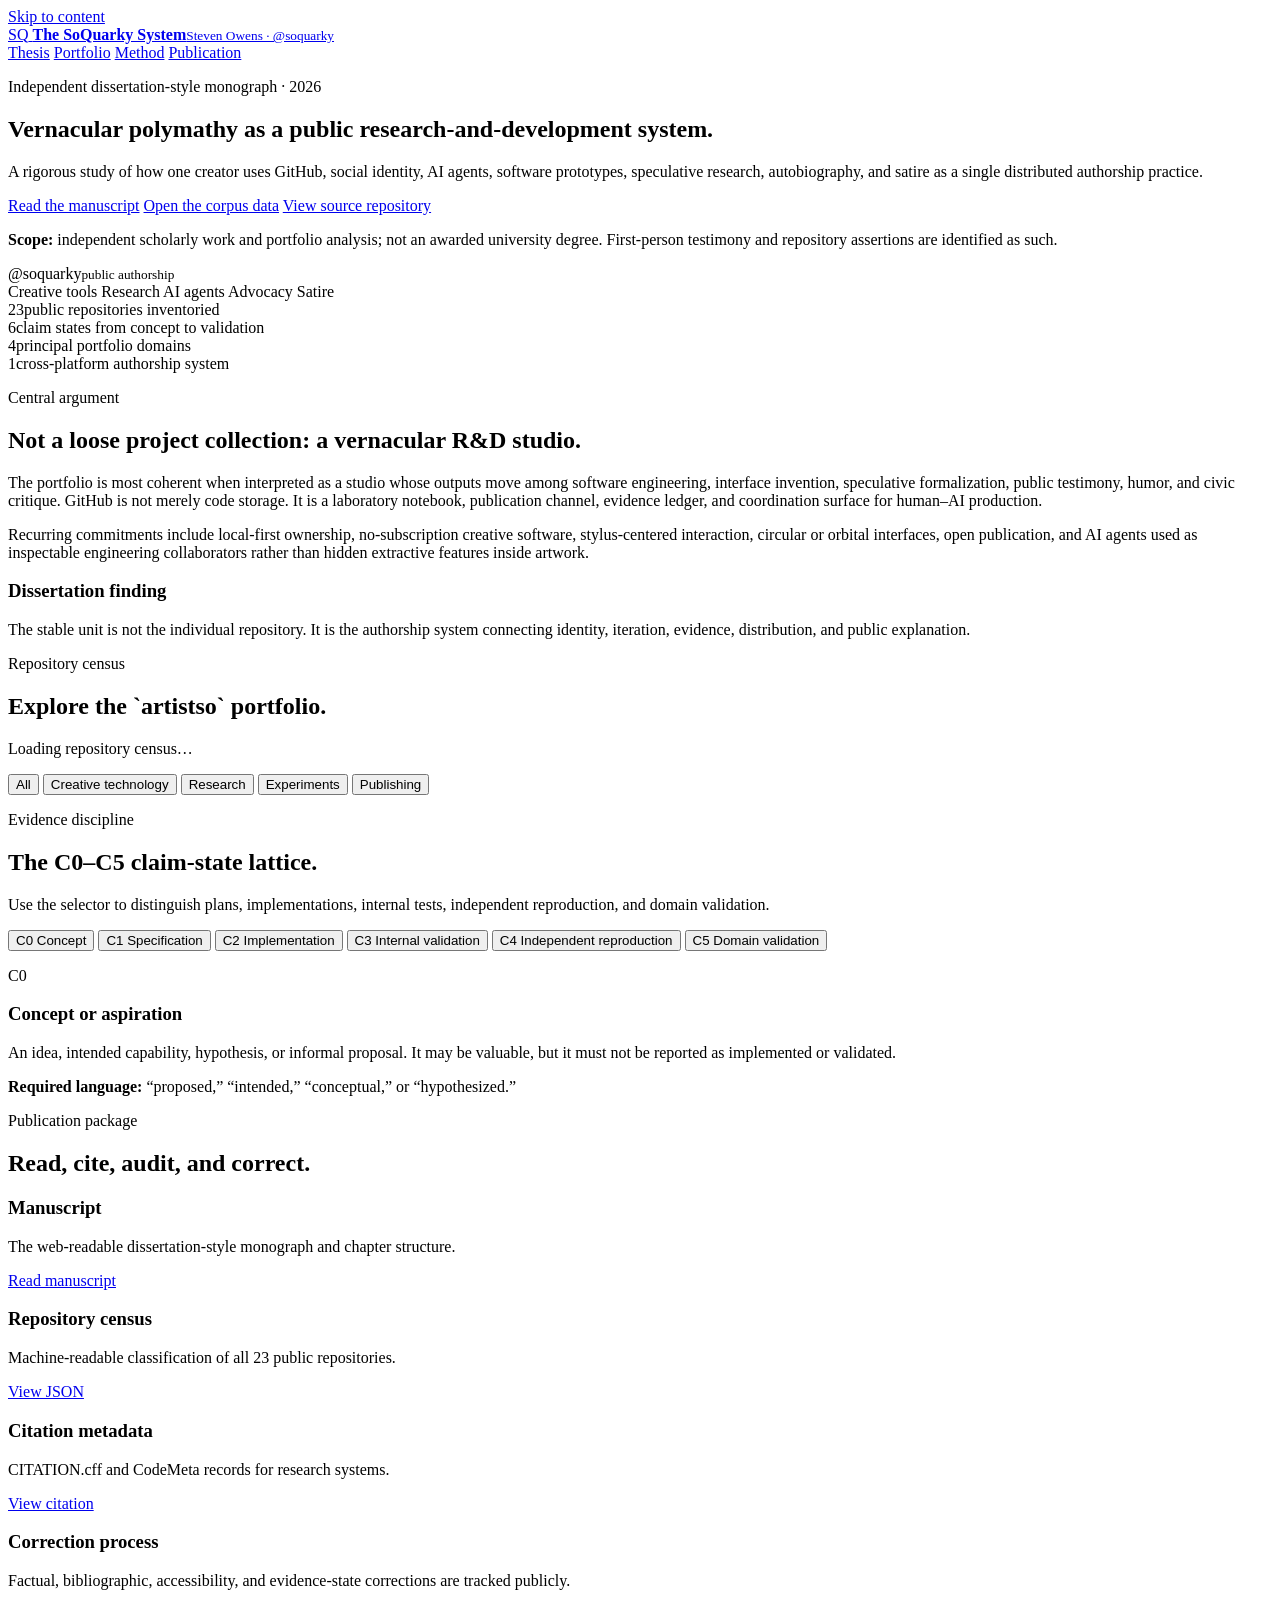
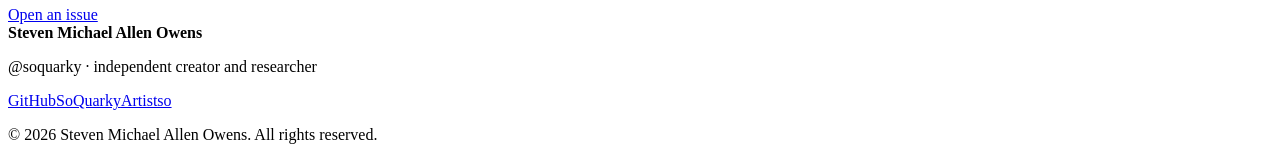
==== index.html @ 3e44c26a "feat: add publication landing page" ====
<!doctype html>
<html lang="en">
<head>
  <meta charset="utf-8">
  <meta name="viewport" content="width=device-width, initial-scale=1">
  <meta name="description" content="The publication home of The SoQuarky System, a dissertation-style study of Steven Owens / @soquarky across creative technology, speculative science, agentic software production, and public authorship.">
  <meta name="author" content="Steven Michael Allen Owens">
  <meta name="theme-color" content="#241b25">
  <meta property="og:type" content="website">
  <meta property="og:title" content="The SoQuarky System">
  <meta property="og:description" content="Vernacular polymathy, agentic software production, and public authorship across creative technology, speculative science, and social media.">
  <meta property="og:url" content="https://github.com/artistso/stevenowens">
  <title>The SoQuarky System — Steven Owens / @soquarky</title>
  <link rel="stylesheet" href="assets/styles.css">
</head>
<body>
  <a class="skip-link" href="#main">Skip to content</a>
  <header class="site-header">
    <nav class="nav shell" aria-label="Primary navigation">
      <a class="brand" href="#top" aria-label="The SoQuarky System home">
        <span class="brand-mark" aria-hidden="true">SQ</span>
        <span><strong>The SoQuarky System</strong><small>Steven Owens · @soquarky</small></span>
      </a>
      <div class="nav-links">
        <a href="#thesis">Thesis</a>
        <a href="#portfolio">Portfolio</a>
        <a href="#method">Method</a>
        <a href="#publication">Publication</a>
      </div>
    </nav>
  </header>

  <main id="main">
    <section class="hero shell" id="top">
      <div class="hero-copy">
        <p class="eyebrow">Independent dissertation-style monograph · 2026</p>
        <h1>Vernacular polymathy as a public research-and-development system.</h1>
        <p class="lede">A rigorous study of how one creator uses GitHub, social identity, AI agents, software prototypes, speculative research, autobiography, and satire as a single distributed authorship practice.</p>
        <div class="actions" aria-label="Publication links">
          <a class="button primary" href="MANUSCRIPT.md">Read the manuscript</a>
          <a class="button secondary" href="data/repositories.json">Open the corpus data</a>
          <a class="button text" href="https://github.com/artistso/stevenowens">View source repository</a>
        </div>
        <p class="scope-note"><strong>Scope:</strong> independent scholarly work and portfolio analysis; not an awarded university degree. First-person testimony and repository assertions are identified as such.</p>
      </div>

      <div class="system-orbit" aria-label="Diagram showing the SoQuarky system organized around public authorship">
        <div class="orbit-core"><span>@soquarky</span><small>public authorship</small></div>
        <span class="orbit-node node-a">Creative tools</span>
        <span class="orbit-node node-b">Research</span>
        <span class="orbit-node node-c">AI agents</span>
        <span class="orbit-node node-d">Advocacy</span>
        <span class="orbit-node node-e">Satire</span>
      </div>
    </section>

    <section class="metrics shell" aria-label="Publication summary">
      <article class="metric"><span class="metric-value">23</span><span class="metric-label">public repositories inventoried</span></article>
      <article class="metric"><span class="metric-value">6</span><span class="metric-label">claim states from concept to validation</span></article>
      <article class="metric"><span class="metric-value">4</span><span class="metric-label">principal portfolio domains</span></article>
      <article class="metric"><span class="metric-value">1</span><span class="metric-label">cross-platform authorship system</span></article>
    </section>

    <section class="section shell" id="thesis">
      <div class="section-heading"><p class="eyebrow">Central argument</p><h2>Not a loose project collection: a vernacular R&amp;D studio.</h2></div>
      <div class="two-column">
        <div class="prose">
          <p>The portfolio is most coherent when interpreted as a studio whose outputs move among software engineering, interface invention, speculative formalization, public testimony, humor, and civic critique. GitHub is not merely code storage. It is a laboratory notebook, publication channel, evidence ledger, and coordination surface for human–AI production.</p>
          <p>Recurring commitments include local-first ownership, no-subscription creative software, stylus-centered interaction, circular or orbital interfaces, open publication, and AI agents used as inspectable engineering collaborators rather than hidden extractive features inside artwork.</p>
        </div>
        <aside class="callout"><h3>Dissertation finding</h3><p>The stable unit is not the individual repository. It is the authorship system connecting identity, iteration, evidence, distribution, and public explanation.</p></aside>
      </div>
    </section>

    <section class="section shell" id="portfolio">
      <div class="section-heading portfolio-heading">
        <div><p class="eyebrow">Repository census</p><h2>Explore the `artistso` portfolio.</h2></div>
        <p id="portfolio-status" class="status" aria-live="polite">Loading repository census…</p>
      </div>
      <div class="filters" role="group" aria-label="Filter repositories by domain">
        <button class="filter active" type="button" data-filter="all">All</button>
        <button class="filter" type="button" data-filter="creative-technology">Creative technology</button>
        <button class="filter" type="button" data-filter="research">Research</button>
        <button class="filter" type="button" data-filter="experiments">Experiments</button>
        <button class="filter" type="button" data-filter="publishing">Publishing</button>
      </div>
      <div id="repo-grid" class="repo-grid" aria-live="polite"></div>
      <noscript><p class="noscript">JavaScript is disabled. The complete census remains available in <a href="data/repositories.json">data/repositories.json</a>.</p></noscript>
    </section>

    <section class="section shell" id="method">
      <div class="section-heading">
        <p class="eyebrow">Evidence discipline</p>
        <h2>The C0–C5 claim-state lattice.</h2>
        <p>Use the selector to distinguish plans, implementations, internal tests, independent reproduction, and domain validation.</p>
      </div>
      <div class="claim-layout">
        <div class="claim-controls" role="radiogroup" aria-label="Claim state">
          <button type="button" class="claim-button active" data-claim="0" role="radio" aria-checked="true"><span>C0</span> Concept</button>
          <button type="button" class="claim-button" data-claim="1" role="radio" aria-checked="false"><span>C1</span> Specification</button>
          <button type="button" class="claim-button" data-claim="2" role="radio" aria-checked="false"><span>C2</span> Implementation</button>
          <button type="button" class="claim-button" data-claim="3" role="radio" aria-checked="false"><span>C3</span> Internal validation</button>
          <button type="button" class="claim-button" data-claim="4" role="radio" aria-checked="false"><span>C4</span> Independent reproduction</button>
          <button type="button" class="claim-button" data-claim="5" role="radio" aria-checked="false"><span>C5</span> Domain validation</button>
        </div>
        <article id="claim-detail" class="claim-detail" aria-live="polite">
          <p class="claim-code">C0</p><h3>Concept or aspiration</h3>
          <p>An idea, intended capability, hypothesis, or informal proposal. It may be valuable, but it must not be reported as implemented or validated.</p>
          <p class="claim-question"><strong>Required language:</strong> “proposed,” “intended,” “conceptual,” or “hypothesized.”</p>
        </article>
      </div>
    </section>

    <section class="section shell" id="publication">
      <div class="section-heading"><p class="eyebrow">Publication package</p><h2>Read, cite, audit, and correct.</h2></div>
      <div class="publication-grid">
        <article class="publication-card"><h3>Manuscript</h3><p>The web-readable dissertation-style monograph and chapter structure.</p><a href="MANUSCRIPT.md">Read manuscript</a></article>
        <article class="publication-card"><h3>Repository census</h3><p>Machine-readable classification of all 23 public repositories.</p><a href="data/repositories.json">View JSON</a></article>
        <article class="publication-card"><h3>Citation metadata</h3><p>CITATION.cff and CodeMeta records for research systems.</p><a href="CITATION.cff">View citation</a></article>
        <article class="publication-card"><h3>Correction process</h3><p>Factual, bibliographic, accessibility, and evidence-state corrections are tracked publicly.</p><a href="https://github.com/artistso/stevenowens/issues">Open an issue</a></article>
      </div>
    </section>
  </main>

  <footer class="site-footer">
    <div class="shell footer-grid">
      <div><strong>Steven Michael Allen Owens</strong><p>@soquarky · independent creator and researcher</p></div>
      <div class="footer-links"><a href="https://github.com/artistso">GitHub</a><a href="https://soquarky.click">SoQuarky</a><a href="https://artistso.com">Artistso</a></div>
      <p class="copyright">© 2026 Steven Michael Allen Owens. All rights reserved.</p>
    </div>
  </footer>

  <script src="assets/app.js" defer></script>
</body>
</html>
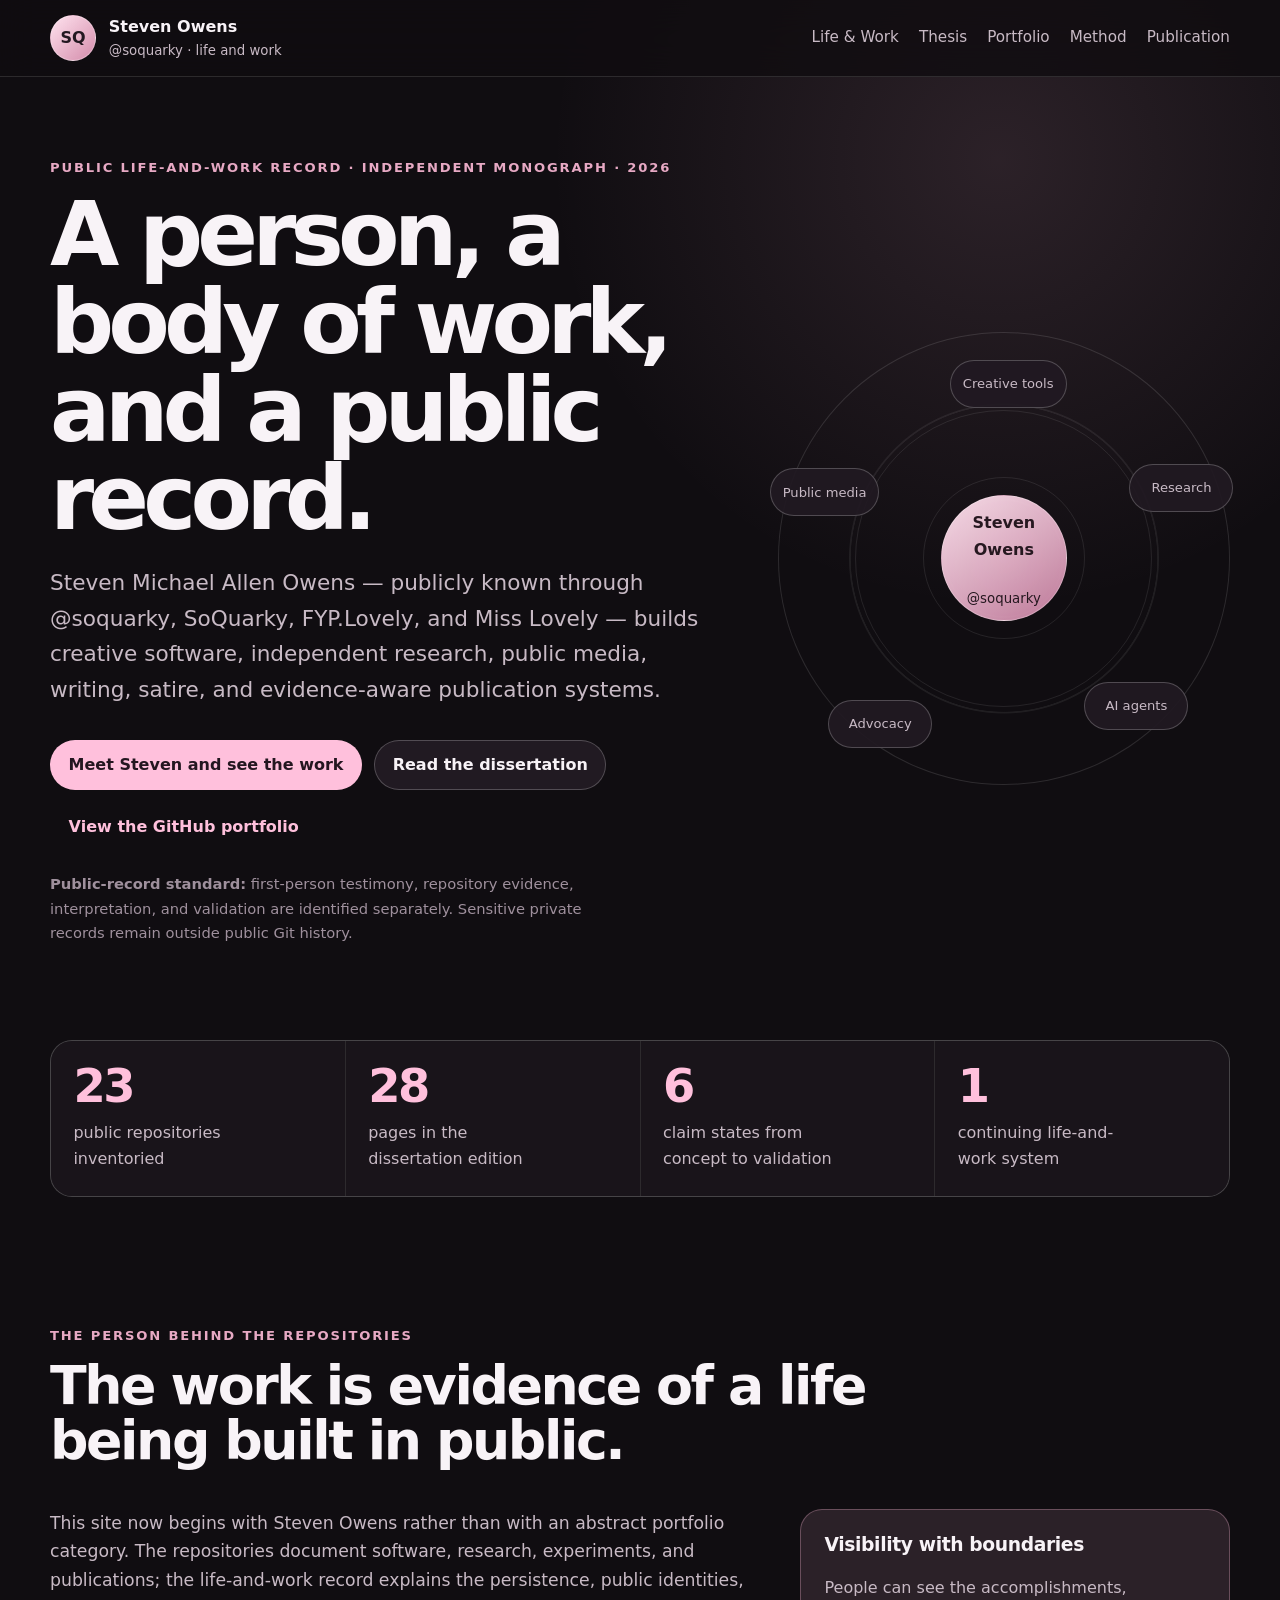
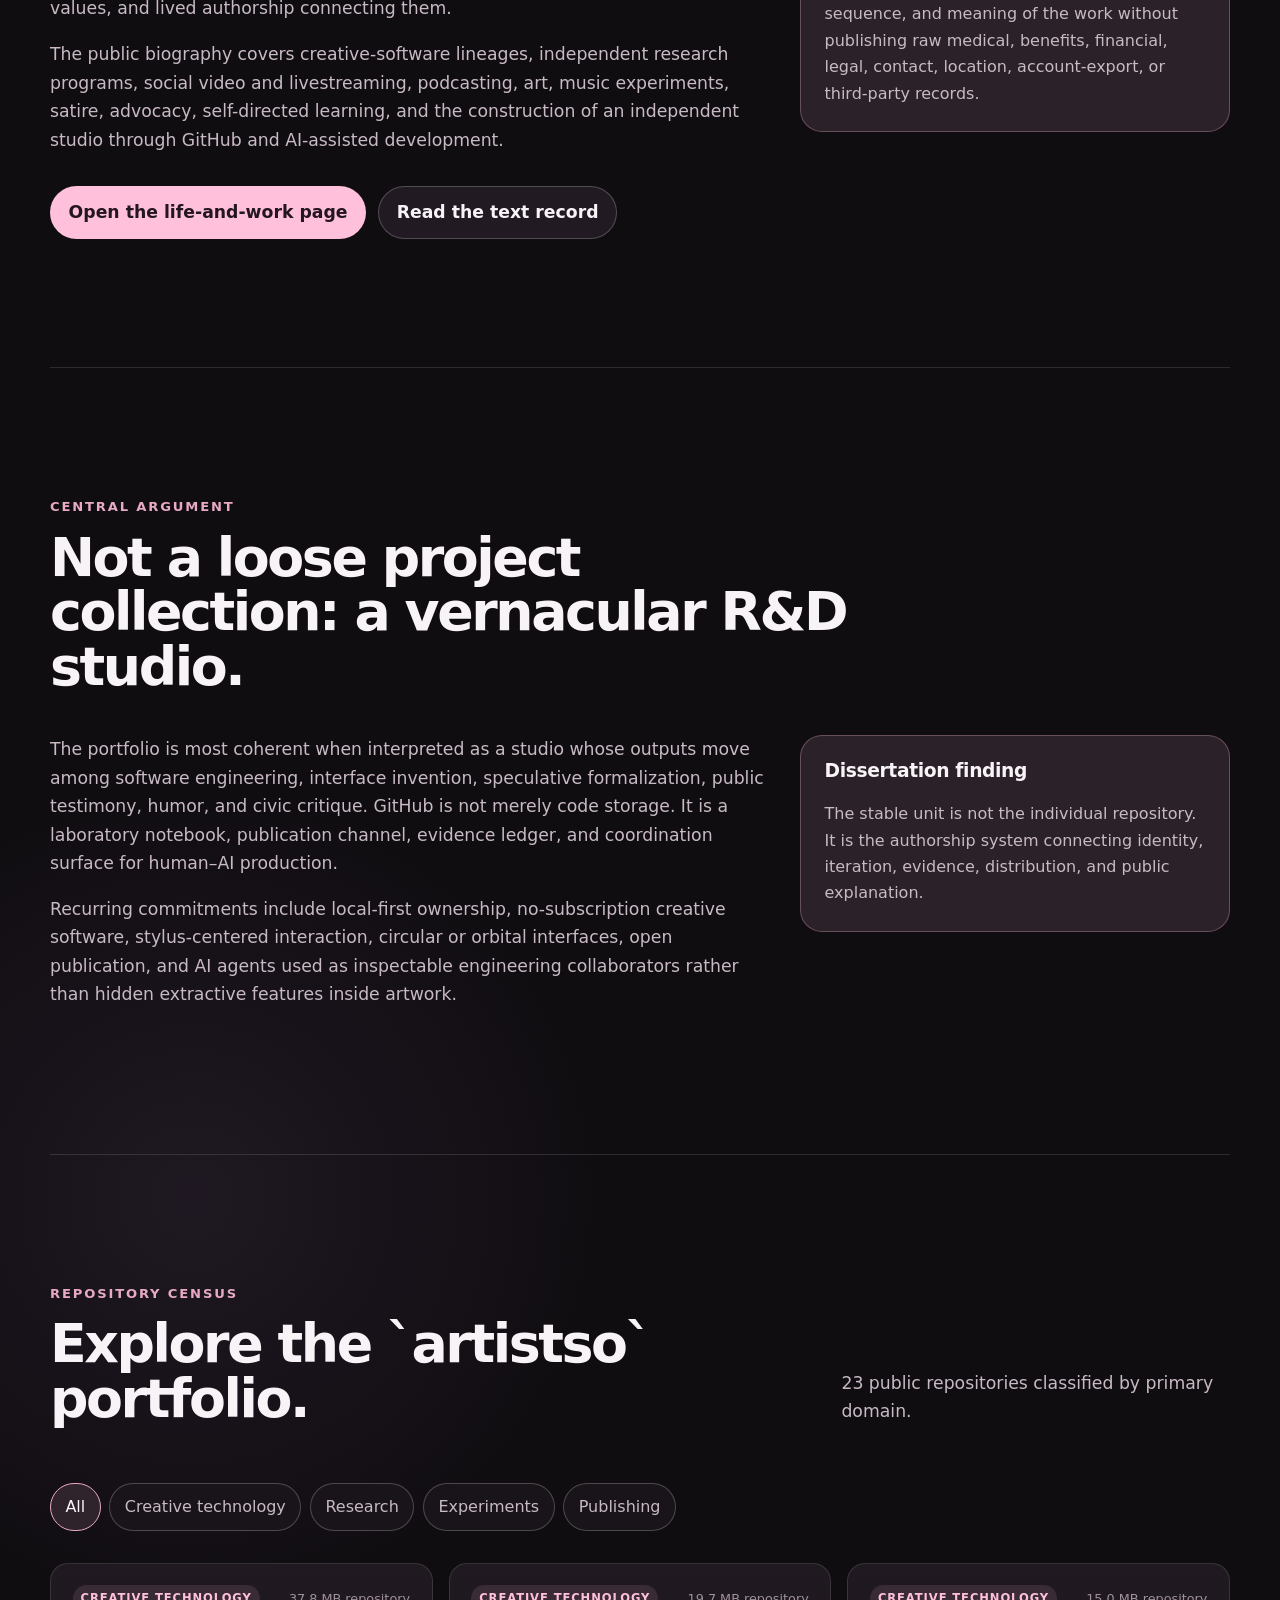
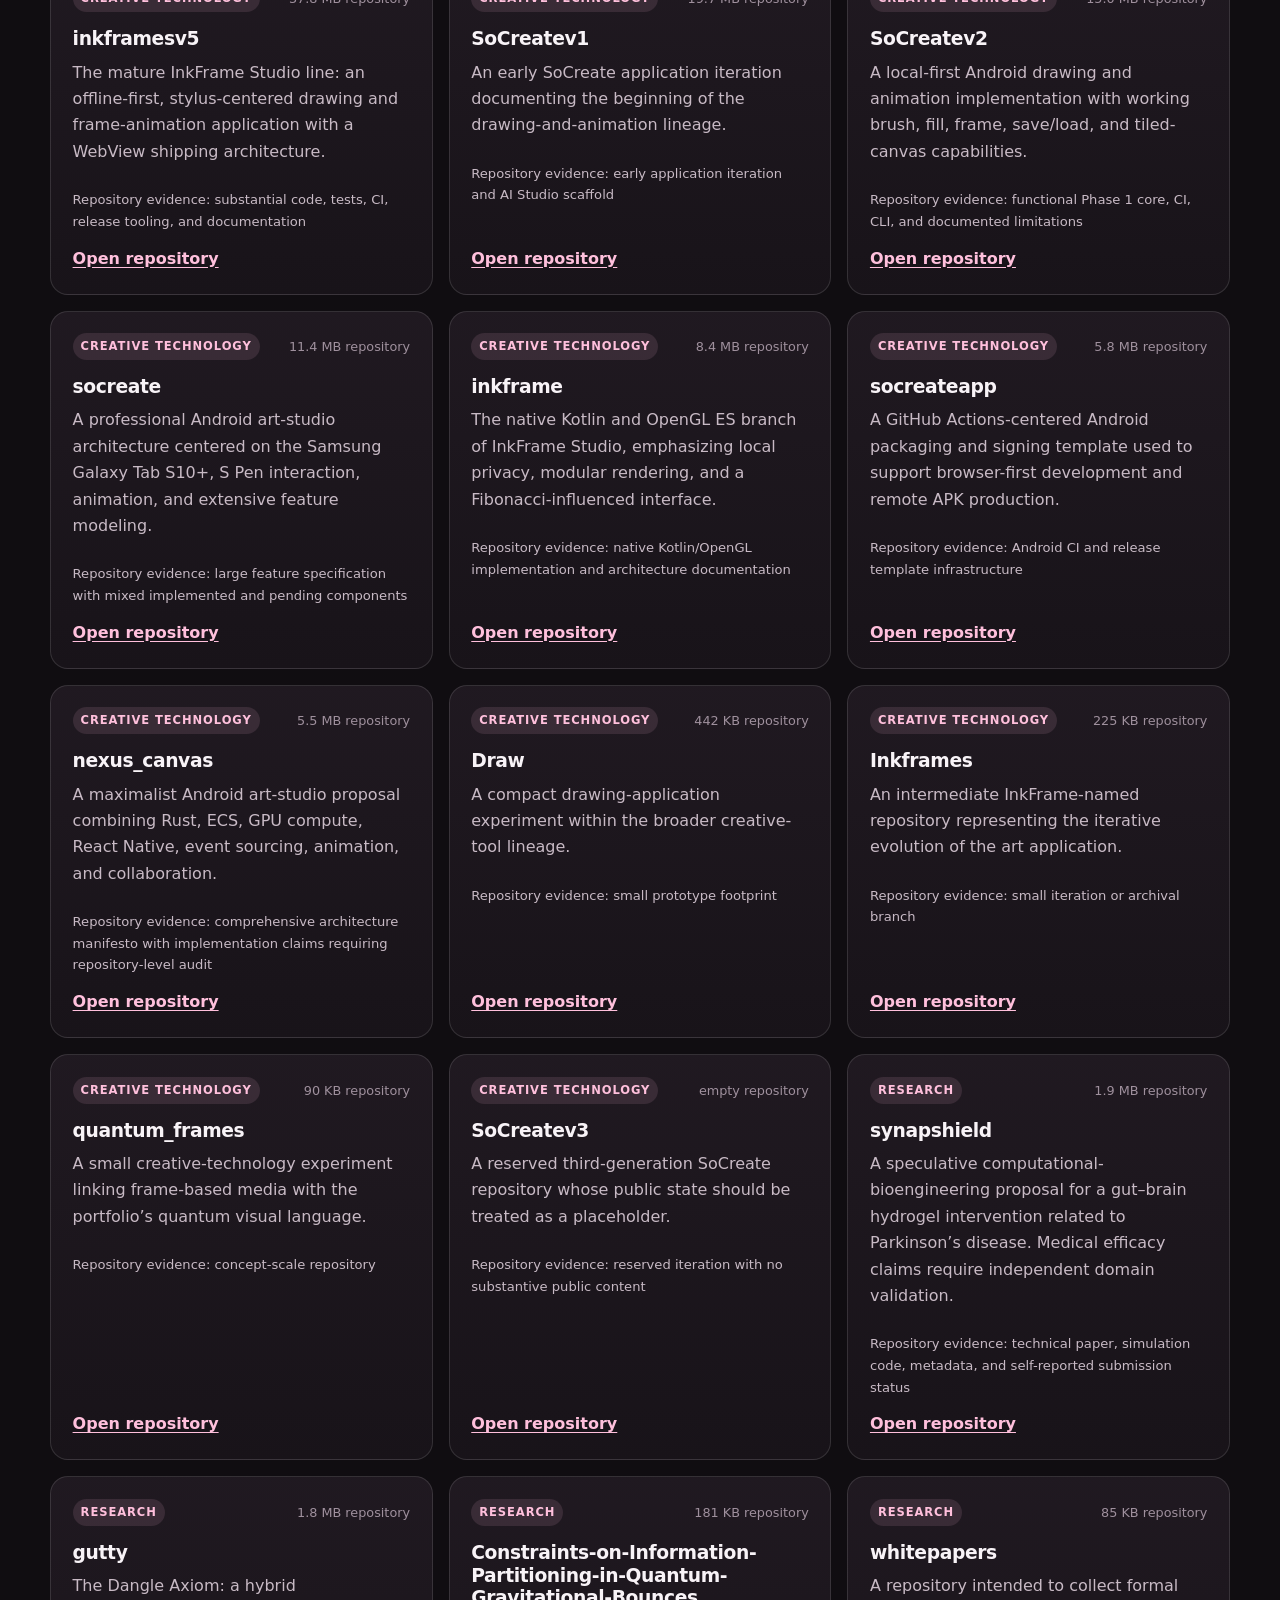
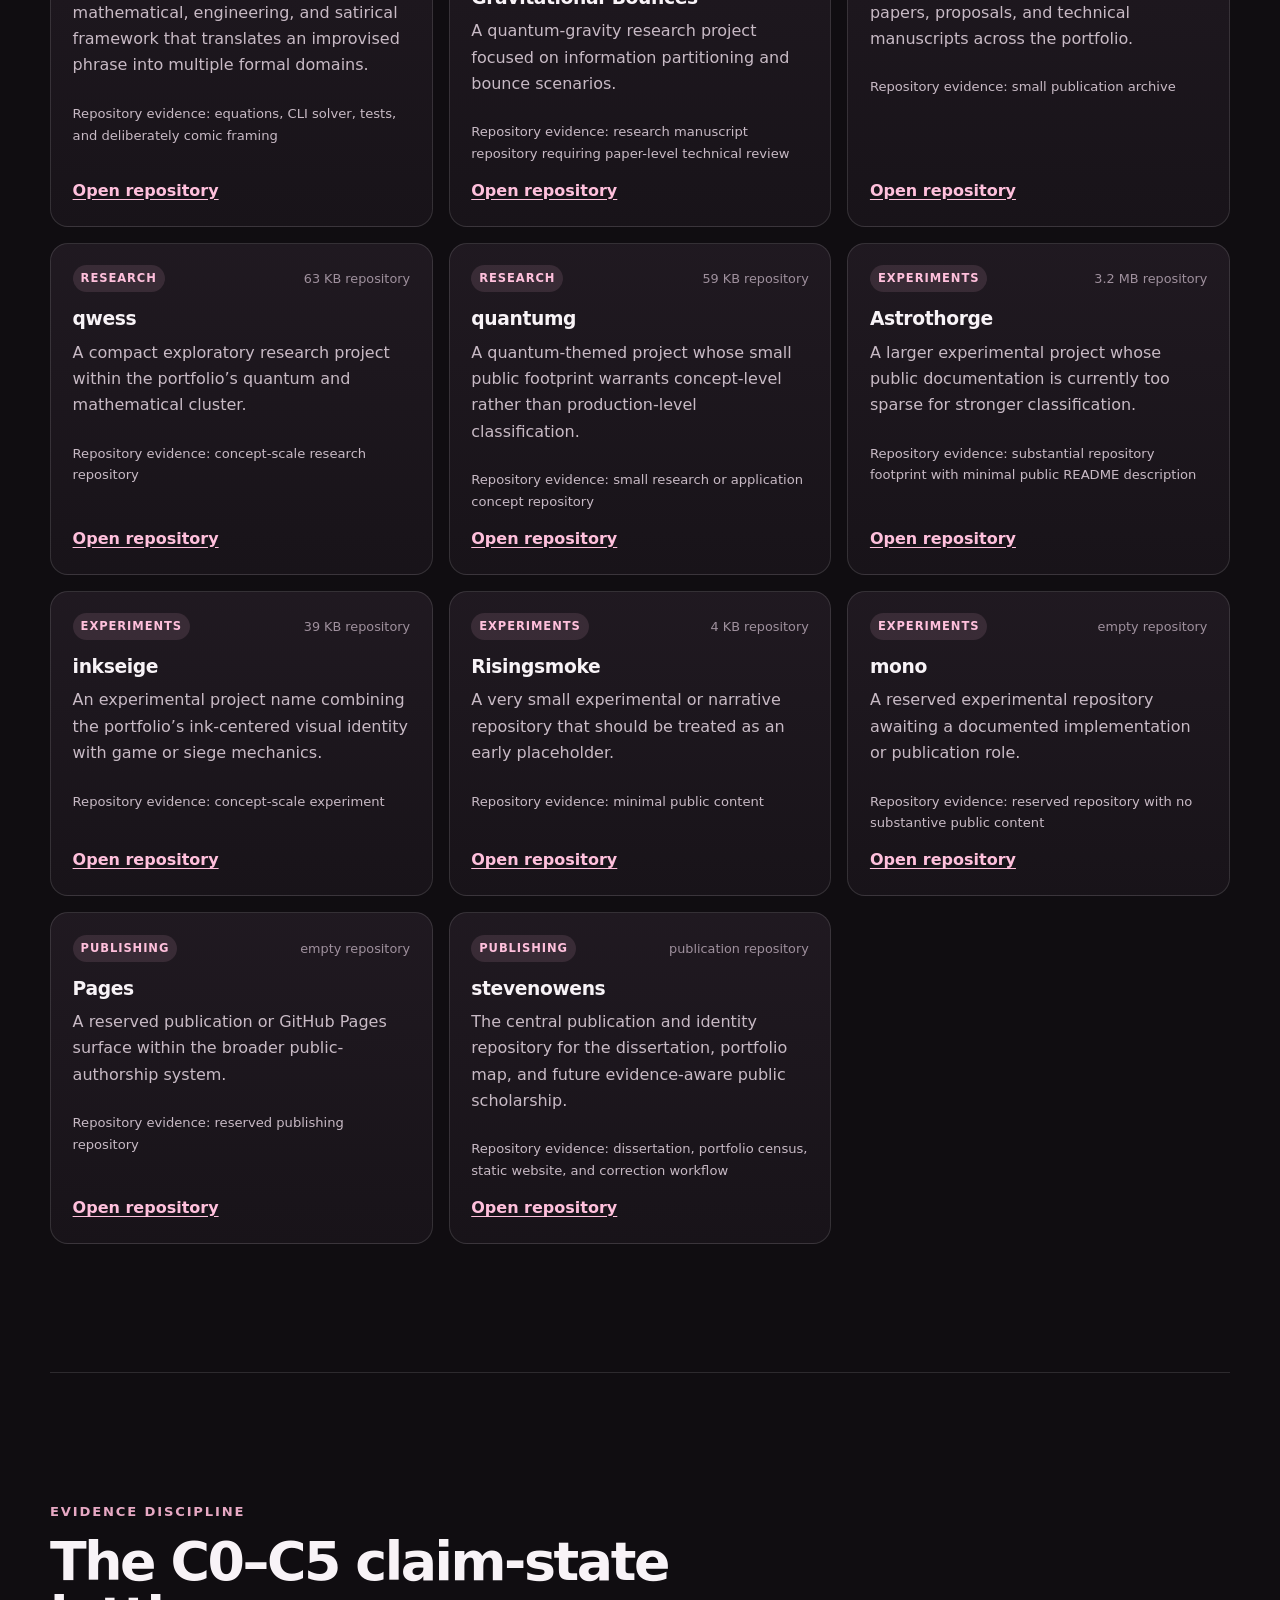
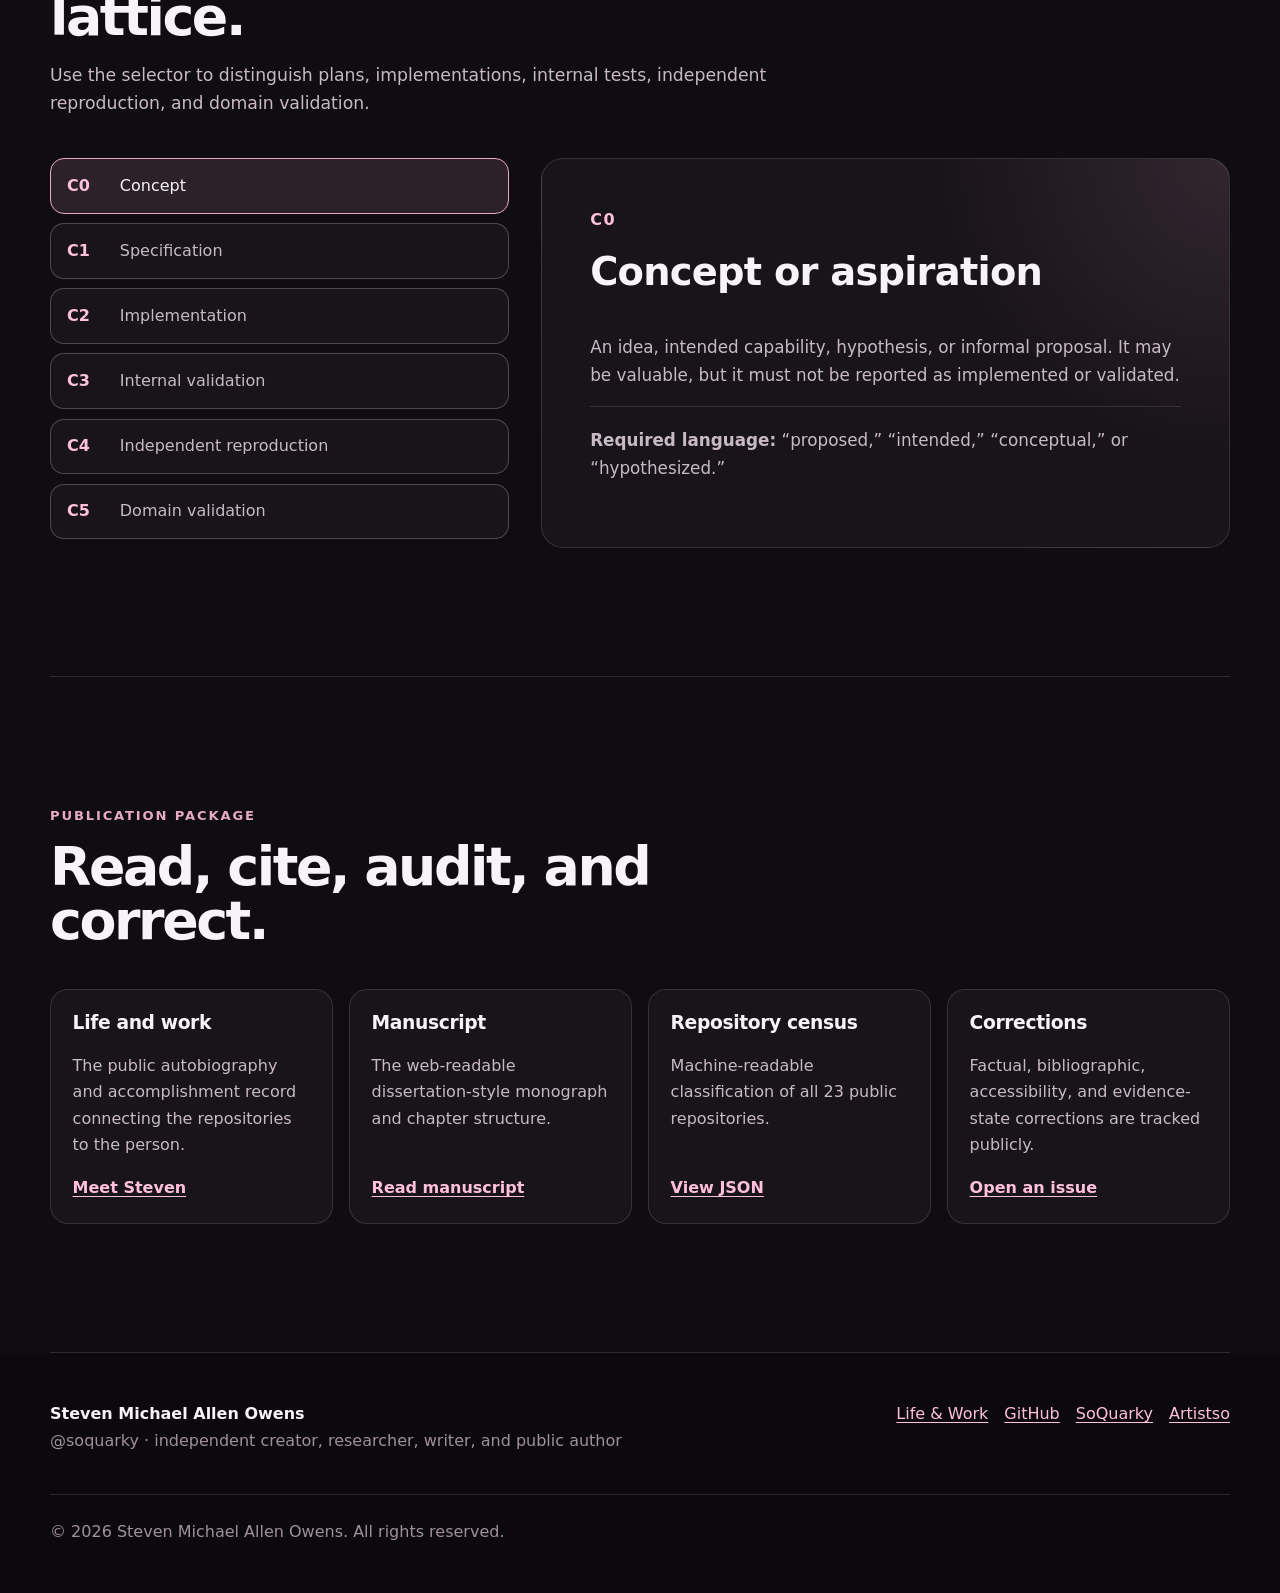
==== commit 61faf1b3: "Center public site on Steven Owens life and work" ====
--- a/index.html
+++ b/index.html
@@ -3,25 +3,26 @@
 <head>
   <meta charset="utf-8">
   <meta name="viewport" content="width=device-width, initial-scale=1">
-  <meta name="description" content="The publication home of The SoQuarky System, a dissertation-style study of Steven Owens / @soquarky across creative technology, speculative science, agentic software production, and public authorship.">
+  <meta name="description" content="The public life, work, and publication home of Steven Owens / @soquarky across creative technology, independent research, public media, and authorship.">
   <meta name="author" content="Steven Michael Allen Owens">
   <meta name="theme-color" content="#241b25">
   <meta property="og:type" content="website">
-  <meta property="og:title" content="The SoQuarky System">
-  <meta property="og:description" content="Vernacular polymathy, agentic software production, and public authorship across creative technology, speculative science, and social media.">
+  <meta property="og:title" content="Steven Owens / The SoQuarky System">
+  <meta property="og:description" content="A public life-and-work record and dissertation-style study across creative technology, independent research, public media, and authorship.">
   <meta property="og:url" content="https://github.com/artistso/stevenowens">
-  <title>The SoQuarky System — Steven Owens / @soquarky</title>
+  <title>Steven Owens / The SoQuarky System</title>
   <link rel="stylesheet" href="assets/styles.css">
 </head>
 <body>
   <a class="skip-link" href="#main">Skip to content</a>
   <header class="site-header">
     <nav class="nav shell" aria-label="Primary navigation">
-      <a class="brand" href="#top" aria-label="The SoQuarky System home">
+      <a class="brand" href="#top" aria-label="Steven Owens and The SoQuarky System home">
         <span class="brand-mark" aria-hidden="true">SQ</span>
-        <span><strong>The SoQuarky System</strong><small>Steven Owens · @soquarky</small></span>
+        <span><strong>Steven Owens</strong><small>@soquarky · life and work</small></span>
       </a>
       <div class="nav-links">
+        <a href="life.html">Life &amp; Work</a>
         <a href="#thesis">Thesis</a>
         <a href="#portfolio">Portfolio</a>
         <a href="#method">Method</a>
@@ -33,32 +34,44 @@
   <main id="main">
     <section class="hero shell" id="top">
       <div class="hero-copy">
-        <p class="eyebrow">Independent dissertation-style monograph · 2026</p>
-        <h1>Vernacular polymathy as a public research-and-development system.</h1>
-        <p class="lede">A rigorous study of how one creator uses GitHub, social identity, AI agents, software prototypes, speculative research, autobiography, and satire as a single distributed authorship practice.</p>
-        <div class="actions" aria-label="Publication links">
-          <a class="button primary" href="MANUSCRIPT.md">Read the manuscript</a>
-          <a class="button secondary" href="data/repositories.json">Open the corpus data</a>
-          <a class="button text" href="https://github.com/artistso/stevenowens">View source repository</a>
+        <p class="eyebrow">Public life-and-work record · independent monograph · 2026</p>
+        <h1>A person, a body of work, and a public record.</h1>
+        <p class="lede">Steven Michael Allen Owens — publicly known through @soquarky, SoQuarky, FYP.Lovely, and Miss Lovely — builds creative software, independent research, public media, writing, satire, and evidence-aware publication systems.</p>
+        <div class="actions" aria-label="Primary links">
+          <a class="button primary" href="life.html">Meet Steven and see the work</a>
+          <a class="button secondary" href="MANUSCRIPT.md">Read the dissertation</a>
+          <a class="button text" href="https://github.com/artistso">View the GitHub portfolio</a>
         </div>
-        <p class="scope-note"><strong>Scope:</strong> independent scholarly work and portfolio analysis; not an awarded university degree. First-person testimony and repository assertions are identified as such.</p>
+        <p class="scope-note"><strong>Public-record standard:</strong> first-person testimony, repository evidence, interpretation, and validation are identified separately. Sensitive private records remain outside public Git history.</p>
       </div>
 
-      <div class="system-orbit" aria-label="Diagram showing the SoQuarky system organized around public authorship">
-        <div class="orbit-core"><span>@soquarky</span><small>public authorship</small></div>
+      <div class="system-orbit" aria-label="Diagram showing Steven Owens's public authorship system">
+        <div class="orbit-core"><span>Steven Owens</span><small>@soquarky</small></div>
         <span class="orbit-node node-a">Creative tools</span>
         <span class="orbit-node node-b">Research</span>
         <span class="orbit-node node-c">AI agents</span>
         <span class="orbit-node node-d">Advocacy</span>
-        <span class="orbit-node node-e">Satire</span>
+        <span class="orbit-node node-e">Public media</span>
       </div>
     </section>
 
     <section class="metrics shell" aria-label="Publication summary">
       <article class="metric"><span class="metric-value">23</span><span class="metric-label">public repositories inventoried</span></article>
+      <article class="metric"><span class="metric-value">28</span><span class="metric-label">pages in the dissertation edition</span></article>
       <article class="metric"><span class="metric-value">6</span><span class="metric-label">claim states from concept to validation</span></article>
-      <article class="metric"><span class="metric-value">4</span><span class="metric-label">principal portfolio domains</span></article>
-      <article class="metric"><span class="metric-value">1</span><span class="metric-label">cross-platform authorship system</span></article>
+      <article class="metric"><span class="metric-value">1</span><span class="metric-label">continuing life-and-work system</span></article>
+    </section>
+
+    <section class="section shell" id="life-introduction">
+      <div class="section-heading"><p class="eyebrow">The person behind the repositories</p><h2>The work is evidence of a life being built in public.</h2></div>
+      <div class="two-column">
+        <div class="prose">
+          <p>This site now begins with Steven Owens rather than with an abstract portfolio category. The repositories document software, research, experiments, and publications; the life-and-work record explains the persistence, public identities, values, and lived authorship connecting them.</p>
+          <p>The public biography covers creative-software lineages, independent research programs, social video and livestreaming, podcasting, art, music experiments, satire, advocacy, self-directed learning, and the construction of an independent studio through GitHub and AI-assisted development.</p>
+          <div class="actions"><a class="button primary" href="life.html">Open the life-and-work page</a><a class="button secondary" href="LIFE_AND_WORK.md">Read the text record</a></div>
+        </div>
+        <aside class="callout"><h3>Visibility with boundaries</h3><p>People can see the accomplishments, sequence, and meaning of the work without publishing raw medical, benefits, financial, legal, contact, location, account-export, or third-party records.</p></aside>
+      </div>
     </section>
 
     <section class="section shell" id="thesis">
@@ -114,18 +127,18 @@
     <section class="section shell" id="publication">
       <div class="section-heading"><p class="eyebrow">Publication package</p><h2>Read, cite, audit, and correct.</h2></div>
       <div class="publication-grid">
+        <article class="publication-card"><h3>Life and work</h3><p>The public autobiography and accomplishment record connecting the repositories to the person.</p><a href="life.html">Meet Steven</a></article>
         <article class="publication-card"><h3>Manuscript</h3><p>The web-readable dissertation-style monograph and chapter structure.</p><a href="MANUSCRIPT.md">Read manuscript</a></article>
         <article class="publication-card"><h3>Repository census</h3><p>Machine-readable classification of all 23 public repositories.</p><a href="data/repositories.json">View JSON</a></article>
-        <article class="publication-card"><h3>Citation metadata</h3><p>CITATION.cff and CodeMeta records for research systems.</p><a href="CITATION.cff">View citation</a></article>
-        <article class="publication-card"><h3>Correction process</h3><p>Factual, bibliographic, accessibility, and evidence-state corrections are tracked publicly.</p><a href="https://github.com/artistso/stevenowens/issues">Open an issue</a></article>
+        <article class="publication-card"><h3>Corrections</h3><p>Factual, bibliographic, accessibility, and evidence-state corrections are tracked publicly.</p><a href="https://github.com/artistso/stevenowens/issues">Open an issue</a></article>
       </div>
     </section>
   </main>
 
   <footer class="site-footer">
     <div class="shell footer-grid">
-      <div><strong>Steven Michael Allen Owens</strong><p>@soquarky · independent creator and researcher</p></div>
-      <div class="footer-links"><a href="https://github.com/artistso">GitHub</a><a href="https://soquarky.click">SoQuarky</a><a href="https://artistso.com">Artistso</a></div>
+      <div><strong>Steven Michael Allen Owens</strong><p>@soquarky · independent creator, researcher, writer, and public author</p></div>
+      <div class="footer-links"><a href="life.html">Life &amp; Work</a><a href="https://github.com/artistso">GitHub</a><a href="https://soquarky.click">SoQuarky</a><a href="https://artistso.com">Artistso</a></div>
       <p class="copyright">© 2026 Steven Michael Allen Owens. All rights reserved.</p>
     </div>
   </footer>
--- a/assets/styles.css
+++ b/assets/styles.css
@@ -0,0 +1,152 @@
+:root {
+  color-scheme: dark;
+  --bg: #100d11;
+  --surface: #19141a;
+  --surface-2: #211a22;
+  --text: #f8f3f7;
+  --muted: #c8bac5;
+  --subtle: #9f909d;
+  --accent: #e7a9c4;
+  --accent-strong: #ffc0dc;
+  --accent-soft: rgba(231, 169, 196, 0.13);
+  --line: rgba(255, 255, 255, 0.12);
+  --line-strong: rgba(255, 255, 255, 0.22);
+  --max: 1180px;
+  --radius: 22px;
+}
+
+* { box-sizing: border-box; }
+html { scroll-behavior: smooth; }
+body {
+  margin: 0;
+  background:
+    radial-gradient(circle at 78% 2%, rgba(231, 169, 196, 0.13), transparent 28rem),
+    radial-gradient(circle at 15% 35%, rgba(180, 137, 205, 0.09), transparent 26rem),
+    var(--bg);
+  color: var(--text);
+  font-family: Inter, ui-sans-serif, system-ui, -apple-system, BlinkMacSystemFont, "Segoe UI", sans-serif;
+  line-height: 1.65;
+}
+a { color: var(--accent-strong); text-underline-offset: 0.18em; }
+a:hover { color: #fff; }
+button, input, select, textarea { font: inherit; }
+.skip-link { position: absolute; left: 1rem; top: -5rem; z-index: 100; padding: .75rem 1rem; background: #fff; color: #111; border-radius: .5rem; }
+.skip-link:focus { top: 1rem; }
+.shell { width: min(calc(100% - 2rem), var(--max)); margin-inline: auto; }
+.site-header { position: sticky; top: 0; z-index: 20; background: rgba(16, 13, 17, .82); border-bottom: 1px solid var(--line); backdrop-filter: blur(18px); }
+.nav { min-height: 76px; display: flex; align-items: center; justify-content: space-between; gap: 1.5rem; }
+.brand { display: inline-flex; align-items: center; gap: .8rem; color: var(--text); text-decoration: none; }
+.brand-mark { width: 46px; height: 46px; border: 1px solid rgba(255,255,255,.28); border-radius: 50%; display: grid; place-items: center; color: #231821; background: linear-gradient(135deg,#ffe3ef,#d48cab); font-weight: 800; }
+.brand strong, .brand small { display: block; }
+.brand small { color: var(--muted); }
+.nav-links { display: flex; gap: 1.25rem; flex-wrap: wrap; }
+.nav-links a { color: var(--muted); text-decoration: none; font-size: .95rem; }
+.nav-links a:hover { color: var(--text); }
+.hero { display: grid; grid-template-columns: 1.18fr .82fr; align-items: center; gap: clamp(2rem,6vw,6rem); min-height: 720px; padding-block: 5rem; }
+.eyebrow { margin: 0 0 .8rem; color: var(--accent); font-size: .82rem; font-weight: 750; letter-spacing: .14em; text-transform: uppercase; }
+h1,h2,h3,p { margin-top: 0; }
+h1 { max-width: 13ch; margin-bottom: 1.4rem; font-size: clamp(2.8rem,7vw,6.3rem); line-height: .98; letter-spacing: -.065em; }
+h2 { margin-bottom: 1rem; font-size: clamp(2rem,4.2vw,3.8rem); line-height: 1.02; letter-spacing: -.045em; }
+h3 { line-height: 1.2; letter-spacing: -.02em; }
+.lede { max-width: 66ch; color: var(--muted); font-size: clamp(1.08rem,1.8vw,1.35rem); }
+.actions { display: flex; flex-wrap: wrap; gap: .75rem; margin-top: 2rem; }
+.button { min-height: 48px; display: inline-flex; align-items: center; justify-content: center; padding: .7rem 1.1rem; border: 1px solid transparent; border-radius: 999px; font-weight: 750; text-decoration: none; cursor: pointer; }
+.button.primary { background: var(--accent-strong); color: #241620; }
+.button.primary:hover { background: #fff; color: #20161d; }
+.button.secondary { border-color: var(--line-strong); background: var(--surface-2); color: var(--text); }
+.button.text { color: var(--accent-strong); }
+.scope-note { max-width: 62ch; margin-top: 1.2rem; color: var(--subtle); font-size: .92rem; }
+.system-orbit { position: relative; aspect-ratio: 1; width: min(100%,480px); margin-inline: auto; border: 1px solid var(--line); border-radius: 50%; background: radial-gradient(circle at center,rgba(231,169,196,.18),transparent 18%), repeating-radial-gradient(circle at center,transparent 0 18%,rgba(255,255,255,.07) 18.2% 18.5%,transparent 18.8% 30%); }
+.system-orbit::before,.system-orbit::after { content:""; position:absolute; inset:17%; border:1px solid rgba(255,255,255,.09); border-radius:50%; }
+.system-orbit::after { inset:32%; }
+.orbit-core,.orbit-node { position:absolute; display:grid; place-items:center; text-align:center; }
+.orbit-core { inset:36%; border:1px solid rgba(255,255,255,.25); border-radius:50%; background:linear-gradient(145deg,rgba(255,228,239,.96),rgba(204,130,164,.92)); color:#261820; }
+.orbit-core span { font-weight:850; }
+.orbit-core small { max-width:10ch; line-height:1.15; }
+.orbit-node { min-width:104px; min-height:48px; padding:.55rem .75rem; border:1px solid var(--line-strong); border-radius:999px; background:rgba(33,26,34,.92); color:var(--muted); font-size:.82rem; }
+.node-a { top:6%; left:38%; } .node-b { top:29%; right:-1%; } .node-c { bottom:12%; right:9%; } .node-d { bottom:8%; left:11%; } .node-e { top:30%; left:-2%; }
+.metrics { display:grid; grid-template-columns:repeat(4,1fr); gap:1px; overflow:hidden; border:1px solid var(--line); border-radius:var(--radius); background:var(--line); }
+.metric { min-height:155px; padding:1.4rem; background:var(--surface); }
+.metric-value { display:block; color:var(--accent-strong); font-size:2.9rem; line-height:1; font-weight:850; letter-spacing:-.05em; }
+.metric-label { display:block; max-width:18ch; margin-top:.65rem; color:var(--muted); }
+.section { padding-block:clamp(5rem,10vw,9rem); border-bottom:1px solid var(--line); }
+.section-heading { max-width:820px; margin-bottom:2.5rem; }
+.section-heading > p:not(.eyebrow) { color:var(--muted); font-size:1.08rem; }
+.two-column { display:grid; grid-template-columns:1.25fr .75fr; gap:2rem; align-items:start; }
+.prose { color:var(--muted); font-size:1.08rem; }
+.callout { padding:1.5rem; border:1px solid rgba(231,169,196,.33); border-radius:var(--radius); background:var(--accent-soft); }
+.callout p { margin-bottom:0; color:var(--muted); }
+.portfolio-heading { max-width:none; display:flex; justify-content:space-between; gap:2rem; align-items:end; }
+.status { color:var(--subtle); font-size:.92rem; }
+.filters { display:flex; flex-wrap:wrap; gap:.55rem; margin-bottom:2rem; }
+.filter,.claim-button { border:1px solid var(--line-strong); color:var(--muted); background:var(--surface); cursor:pointer; }
+.filter { padding:.6rem .9rem; border-radius:999px; }
+.filter:hover,.filter.active,.claim-button:hover,.claim-button.active { border-color:var(--accent); color:var(--text); background:var(--accent-soft); }
+.repo-grid { display:grid; grid-template-columns:repeat(3,minmax(0,1fr)); gap:1rem; }
+.repo-card { min-height:250px; display:flex; flex-direction:column; padding:1.35rem; border:1px solid var(--line); border-radius:18px; background:linear-gradient(180deg,rgba(33,26,34,.96),rgba(25,20,26,.96)); }
+.repo-card[hidden] { display:none; }
+.repo-topline { display:flex; align-items:center; justify-content:space-between; gap:.75rem; }
+.repo-category { padding:.25rem .5rem; border-radius:999px; background:var(--accent-soft); color:var(--accent-strong); font-size:.72rem; font-weight:750; text-transform:uppercase; letter-spacing:.08em; }
+.repo-size { color:var(--subtle); font-size:.8rem; }
+.repo-card h3 { margin:1rem 0 .55rem; overflow-wrap:anywhere; }
+.repo-card p { color:var(--muted); }
+.repo-card a { margin-top:auto; font-weight:700; }
+.repo-evidence { margin-top:.5rem; color:var(--subtle); font-size:.82rem; }
+.claim-layout { display:grid; grid-template-columns:.8fr 1.2fr; gap:2rem; align-items:start; }
+.claim-controls { display:grid; gap:.6rem; }
+.claim-button { width:100%; display:flex; align-items:center; gap:.8rem; padding:.85rem 1rem; border-radius:14px; text-align:left; }
+.claim-button span { min-width:2.5rem; color:var(--accent-strong); font-weight:850; }
+.claim-detail { min-height:330px; padding:clamp(1.4rem,4vw,3rem); border:1px solid var(--line); border-radius:var(--radius); background:radial-gradient(circle at 100% 0,rgba(231,169,196,.12),transparent 18rem),var(--surface); }
+.claim-code { color:var(--accent-strong); font-weight:850; letter-spacing:.1em; }
+.claim-detail h3 { font-size:clamp(1.6rem,3vw,2.5rem); }
+.claim-detail > p:not(.claim-code) { color:var(--muted); font-size:1.05rem; }
+.claim-question { padding-top:1.25rem; border-top:1px solid var(--line); }
+.publication-grid { display:grid; grid-template-columns:repeat(4,1fr); gap:1rem; }
+.publication-card { min-height:235px; display:flex; flex-direction:column; padding:1.35rem; border:1px solid var(--line); border-radius:18px; background:var(--surface); }
+.publication-card p { color:var(--muted); }
+.publication-card a { margin-top:auto; font-weight:750; }
+.site-footer { padding-block:3rem; background:#0c090d; }
+.footer-grid { display:grid; grid-template-columns:1fr auto; gap:1.5rem; align-items:start; }
+.footer-grid p { color:var(--subtle); }
+.footer-links { display:flex; flex-wrap:wrap; gap:1rem; }
+.copyright { grid-column:1/-1; margin-bottom:0; padding-top:1.5rem; border-top:1px solid var(--line); }
+.noscript { color:var(--muted); }
+
+/* Life and work record */
+.life-hero h1 { max-width: 11ch; }
+.life-orbit { position:relative; aspect-ratio:1; width:min(100%,500px); margin-inline:auto; border:1px solid var(--line); border-radius:50%; background:radial-gradient(circle at center,rgba(255,192,220,.2),transparent 22%),repeating-radial-gradient(circle at center,transparent 0 15%,rgba(255,255,255,.065) 15.2% 15.5%,transparent 15.8% 26%); }
+.life-orbit::before,.life-orbit::after { content:""; position:absolute; inset:20%; border:1px solid rgba(255,255,255,.09); border-radius:50%; }
+.life-orbit::after { inset:35%; }
+.life-core,.life-node { position:absolute; display:grid; place-items:center; text-align:center; }
+.life-core { inset:35%; z-index:2; border:1px solid rgba(255,255,255,.3); border-radius:50%; background:linear-gradient(145deg,#ffe7f1,#cb7fa2); color:#261820; box-shadow:0 0 80px rgba(231,169,196,.2); }
+.life-core span { font-weight:850; }
+.life-core small { line-height:1.1; }
+.life-node { min-width:112px; min-height:46px; padding:.55rem .75rem; border:1px solid var(--line-strong); border-radius:999px; background:rgba(33,26,34,.94); color:var(--muted); font-size:.8rem; }
+.life-node-a { top:5%; left:35%; }
+.life-node-b { top:24%; right:-3%; }
+.life-node-c { bottom:21%; right:-4%; }
+.life-node-d { bottom:4%; left:36%; }
+.life-node-e { bottom:22%; left:-5%; }
+.life-node-f { top:25%; left:-3%; }
+.life-grid { display:grid; grid-template-columns:repeat(2,minmax(0,1fr)); gap:1rem; }
+.life-card { min-height:420px; padding:1.5rem; border:1px solid var(--line); border-radius:var(--radius); background:linear-gradient(180deg,rgba(33,26,34,.97),rgba(25,20,26,.95)); }
+.life-card-index { margin-bottom:2rem; color:var(--accent-strong); font-weight:850; letter-spacing:.12em; }
+.life-card h3 { font-size:clamp(1.45rem,2.6vw,2.2rem); }
+.life-card > p:not(.life-card-index):not(.evidence-note),.life-card li { color:var(--muted); }
+.life-card ul { padding-left:1.2rem; }
+.evidence-note { margin-top:1.5rem; padding-top:1rem; border-top:1px solid var(--line); color:var(--subtle); font-size:.88rem; }
+.principles-grid { display:grid; grid-template-columns:repeat(3,minmax(0,1fr)); gap:1rem; }
+.principles-grid article { min-height:205px; padding:1.35rem; border:1px solid var(--line); border-radius:18px; background:var(--surface); }
+.principles-grid p { margin-bottom:0; color:var(--muted); }
+.record-layout { display:grid; grid-template-columns:1fr 1fr; gap:2rem; align-items:start; }
+.record-links { display:grid; gap:.7rem; }
+.record-links a { display:block; padding:1rem 1.1rem; border:1px solid var(--line); border-radius:14px; background:var(--surface); color:var(--text); text-decoration:none; }
+.record-links a:hover { border-color:var(--accent); background:var(--accent-soft); }
+.record-links strong,.record-links span { display:block; }
+.record-links span { margin-top:.2rem; color:var(--muted); font-size:.9rem; }
+
+button:focus-visible,a:focus-visible { outline:3px solid rgba(255,192,220,.55); outline-offset:3px; }
+@media (max-width:980px) { .hero{grid-template-columns:1fr;min-height:auto}.repo-grid{grid-template-columns:repeat(2,minmax(0,1fr))}.publication-grid{grid-template-columns:repeat(2,1fr)}.metrics{grid-template-columns:repeat(2,1fr)}.principles-grid{grid-template-columns:repeat(2,minmax(0,1fr))} }
+@media (max-width:720px) { .nav{align-items:flex-start;padding-block:.9rem}.nav-links{display:none}h1{font-size:clamp(2.8rem,15vw,4.8rem)}.two-column,.claim-layout,.record-layout{grid-template-columns:1fr}.portfolio-heading{display:block}.repo-grid,.publication-grid,.life-grid,.principles-grid{grid-template-columns:1fr}.footer-grid{grid-template-columns:1fr}.life-card{min-height:auto} }
+@media (max-width:470px) { .shell{width:min(calc(100% - 1.2rem),var(--max))}.hero{padding-top:3rem}.metrics{grid-template-columns:1fr}.orbit-node,.life-node{min-width:82px;min-height:40px;font-size:.68rem} }
+@media (prefers-reduced-motion:reduce) { html{scroll-behavior:auto} }
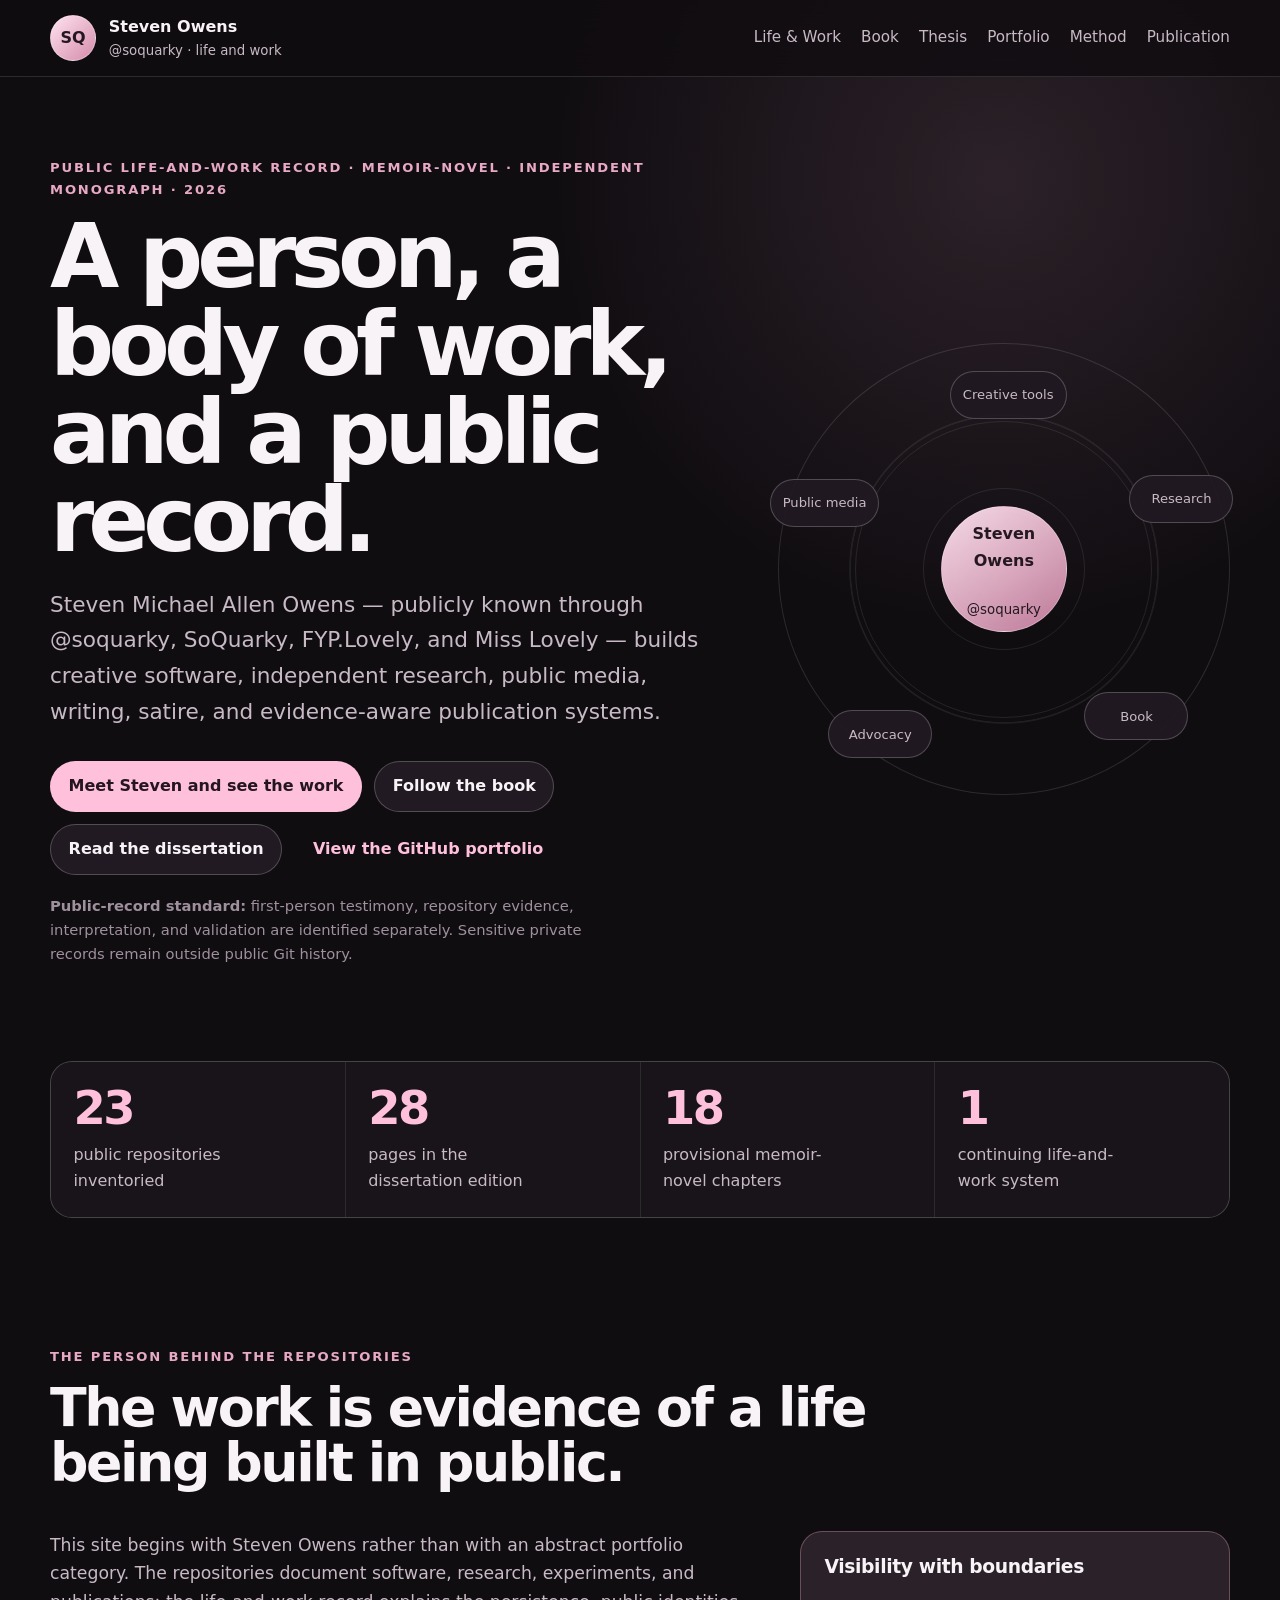
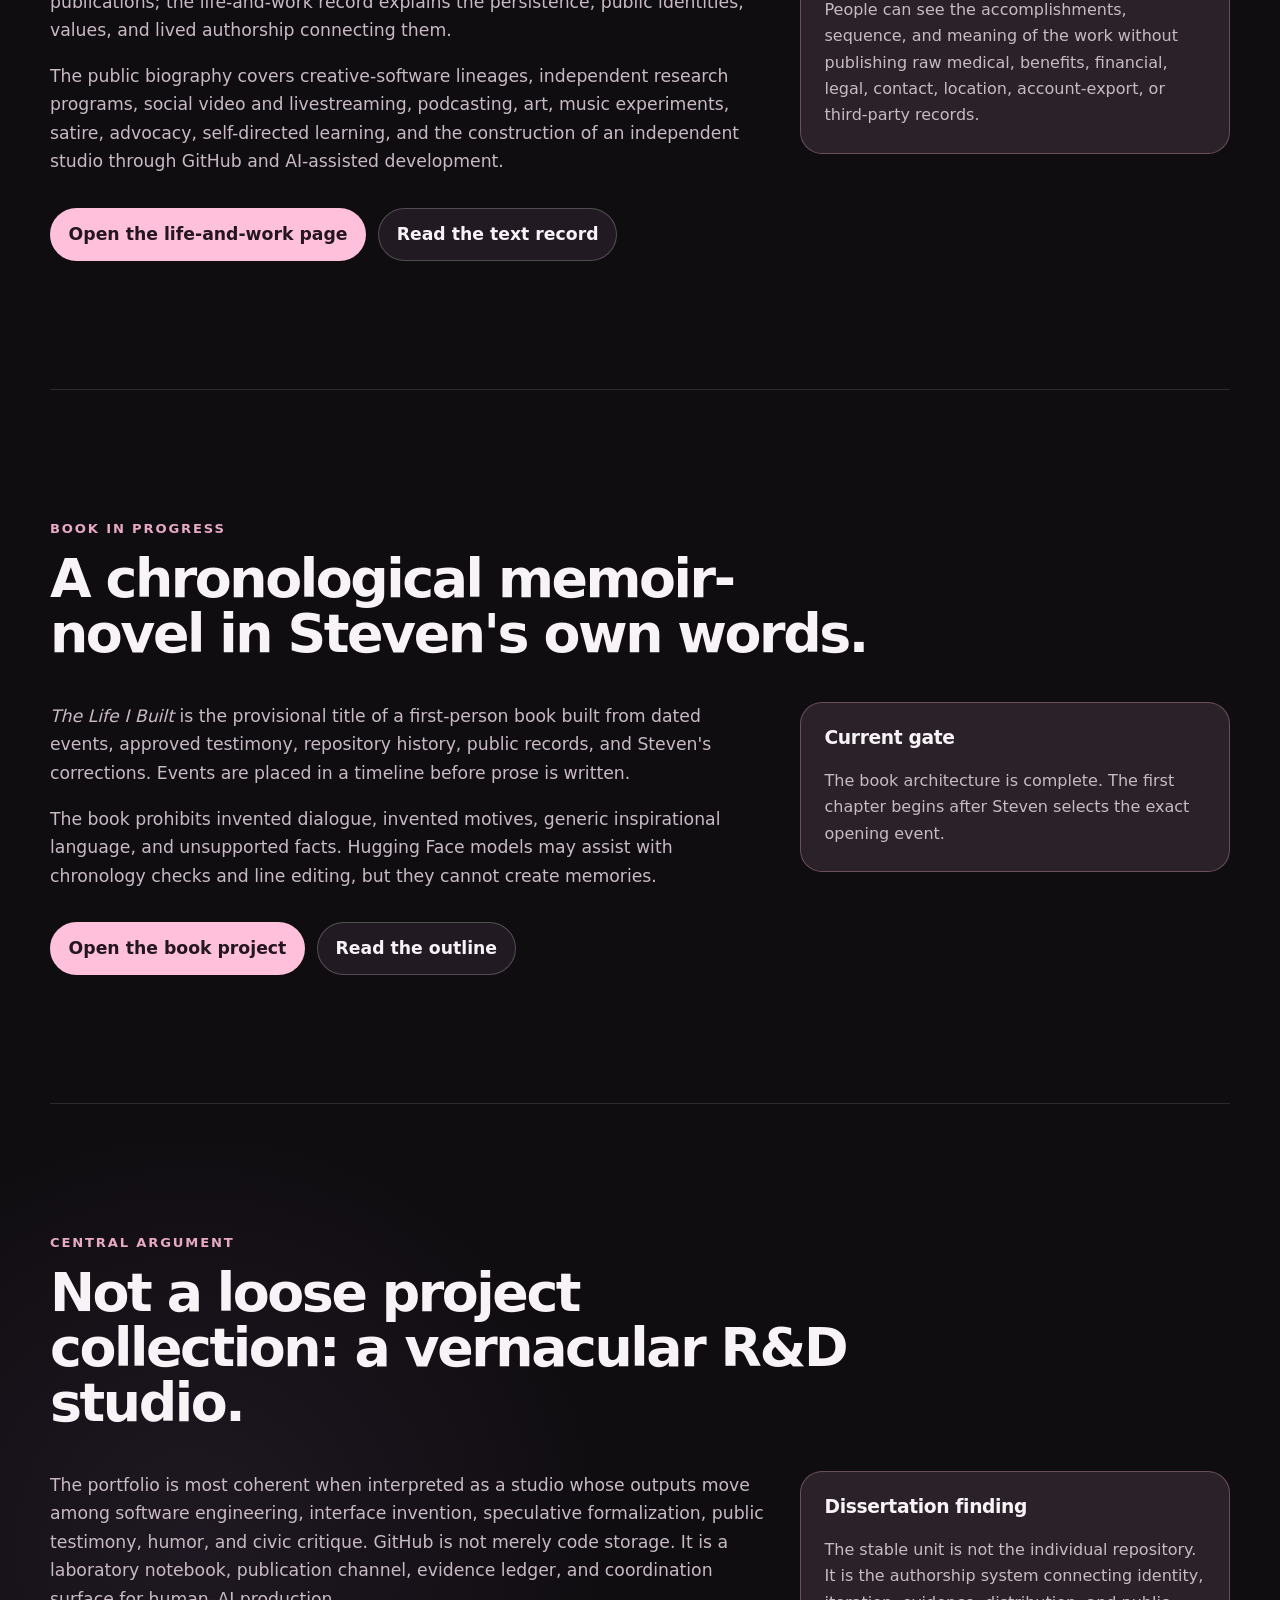
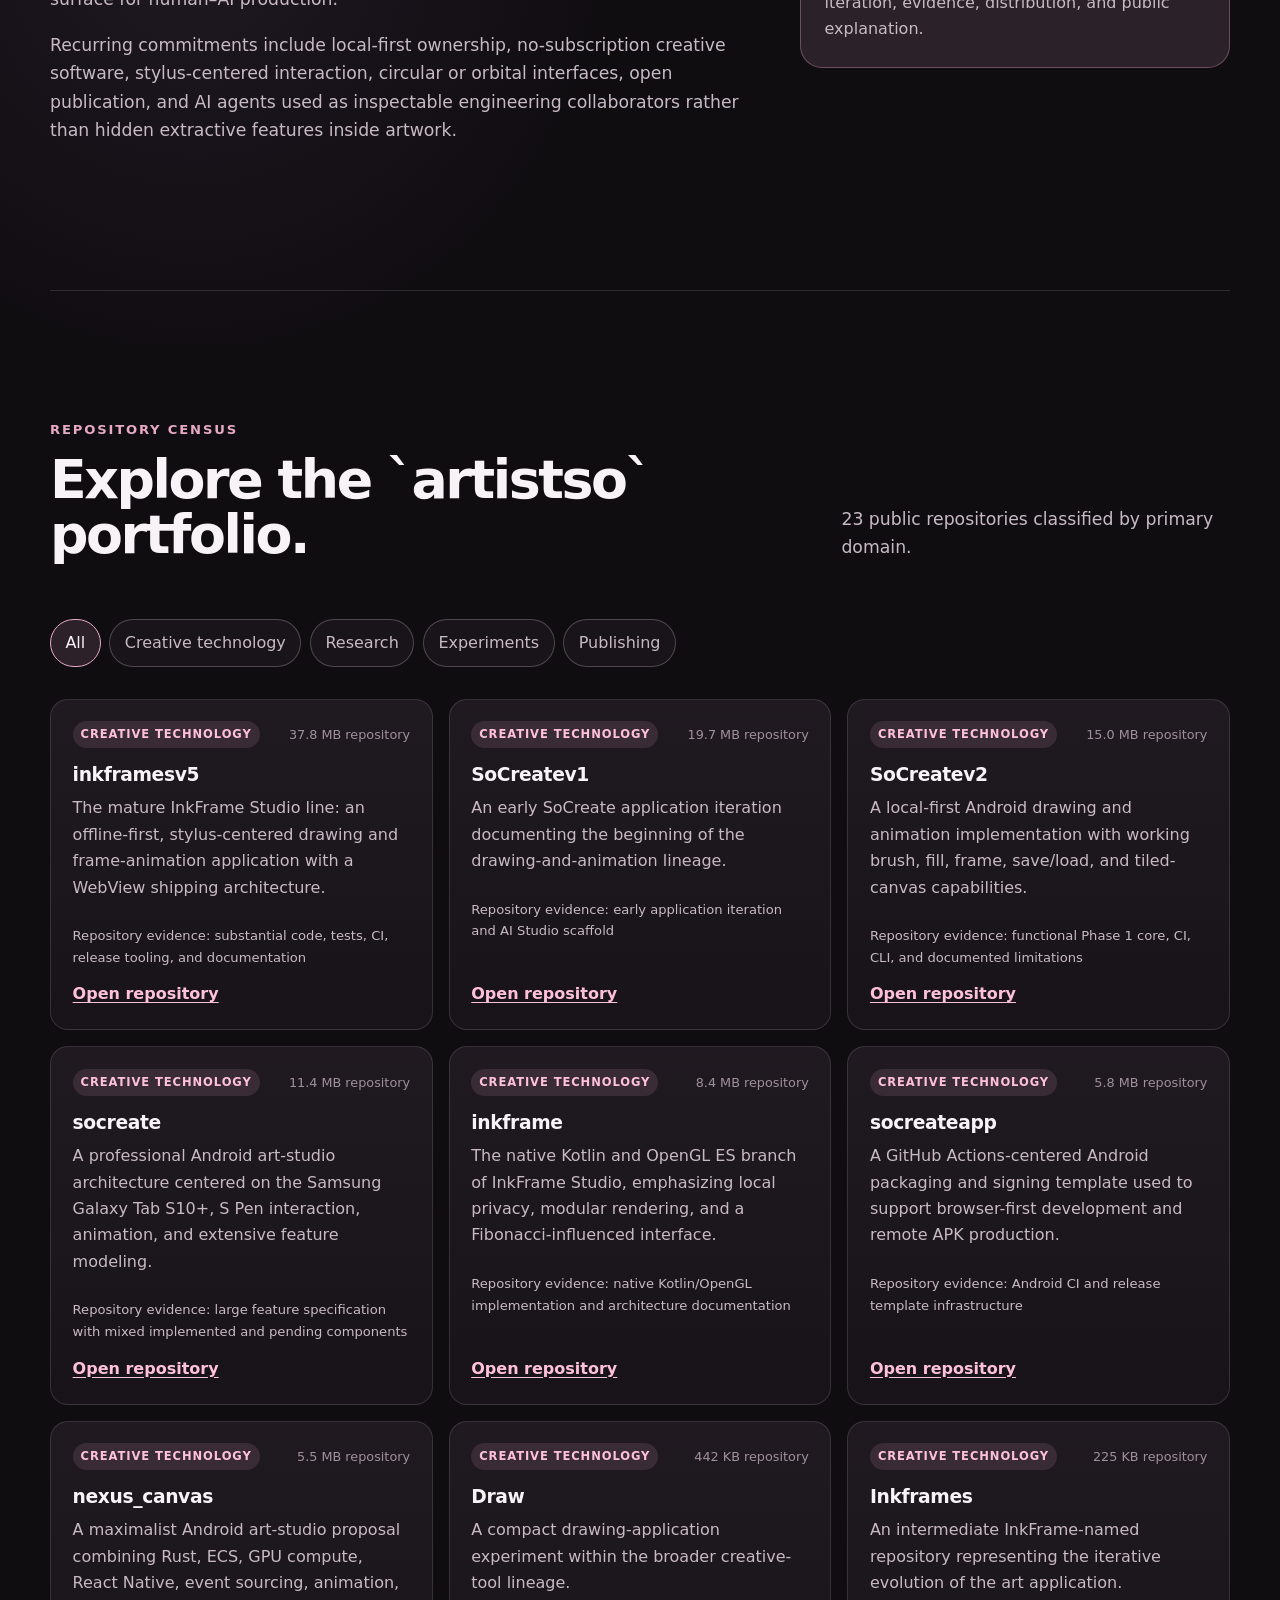
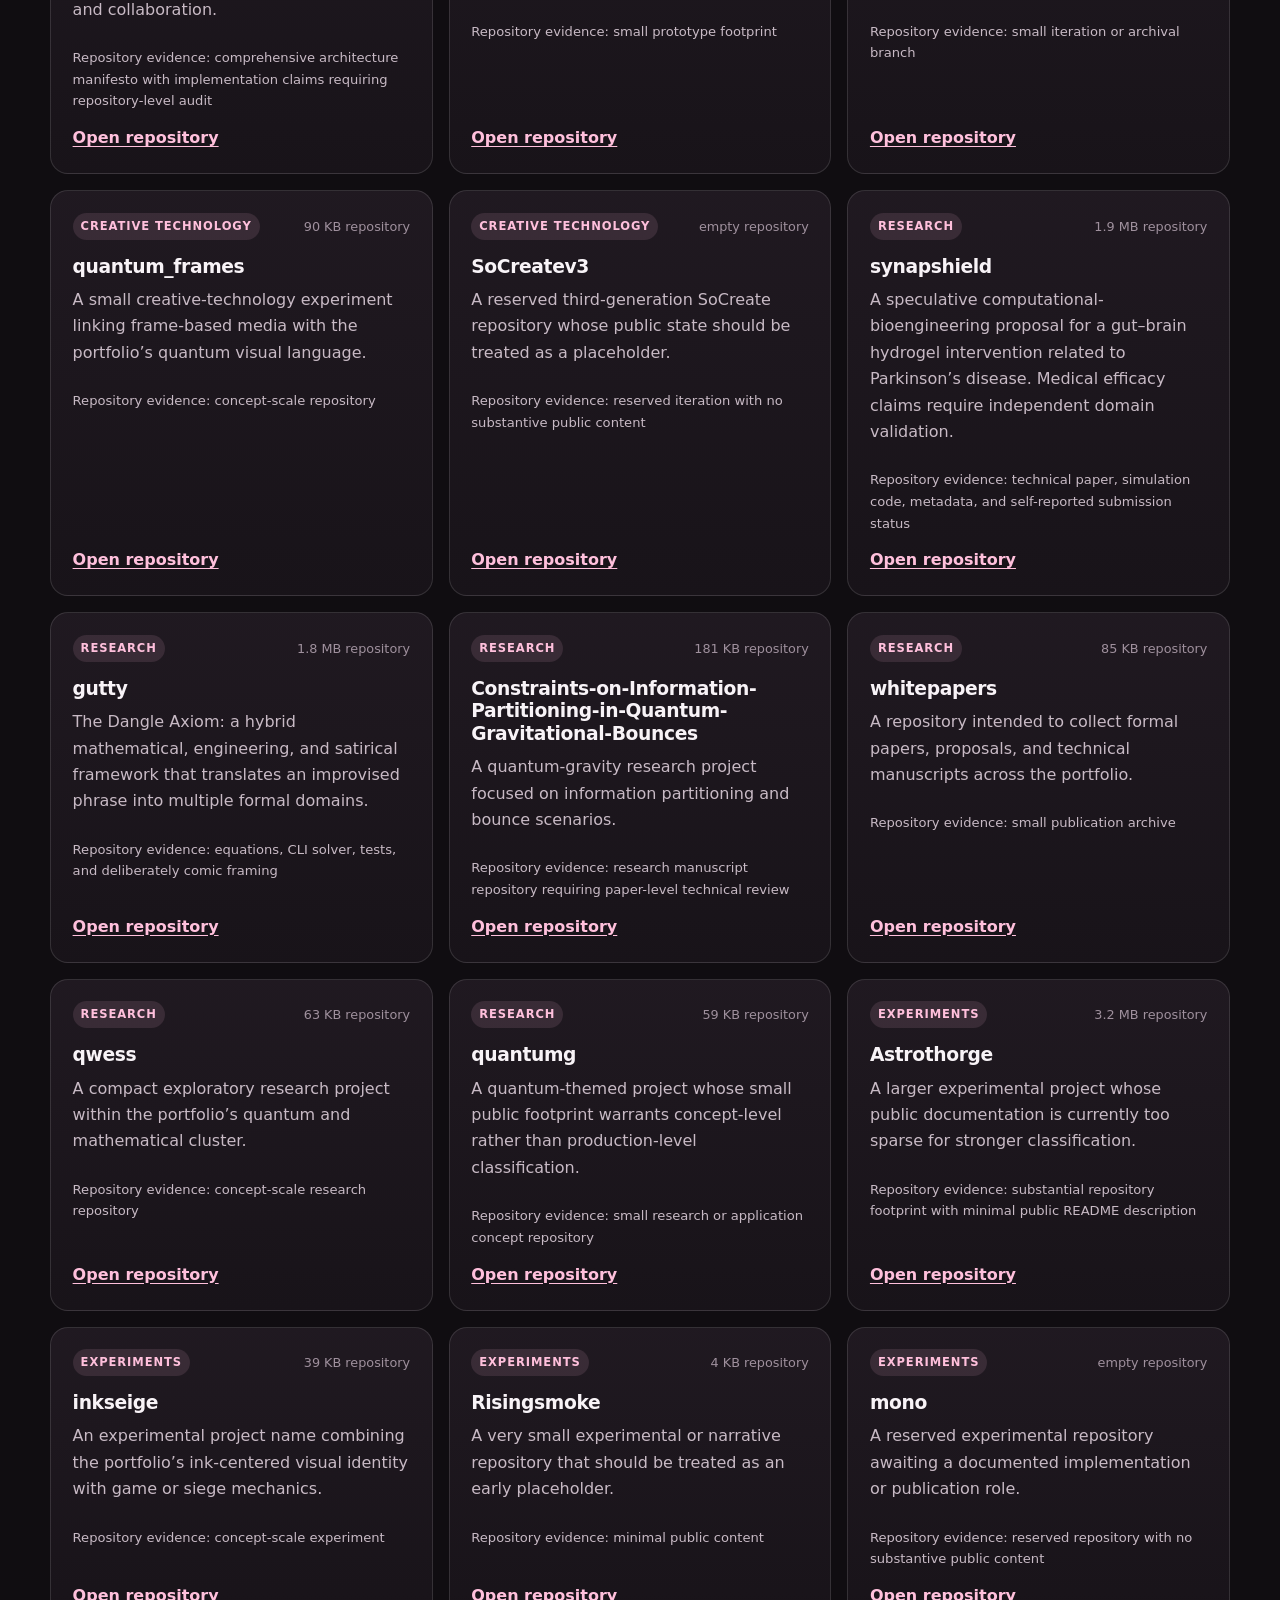
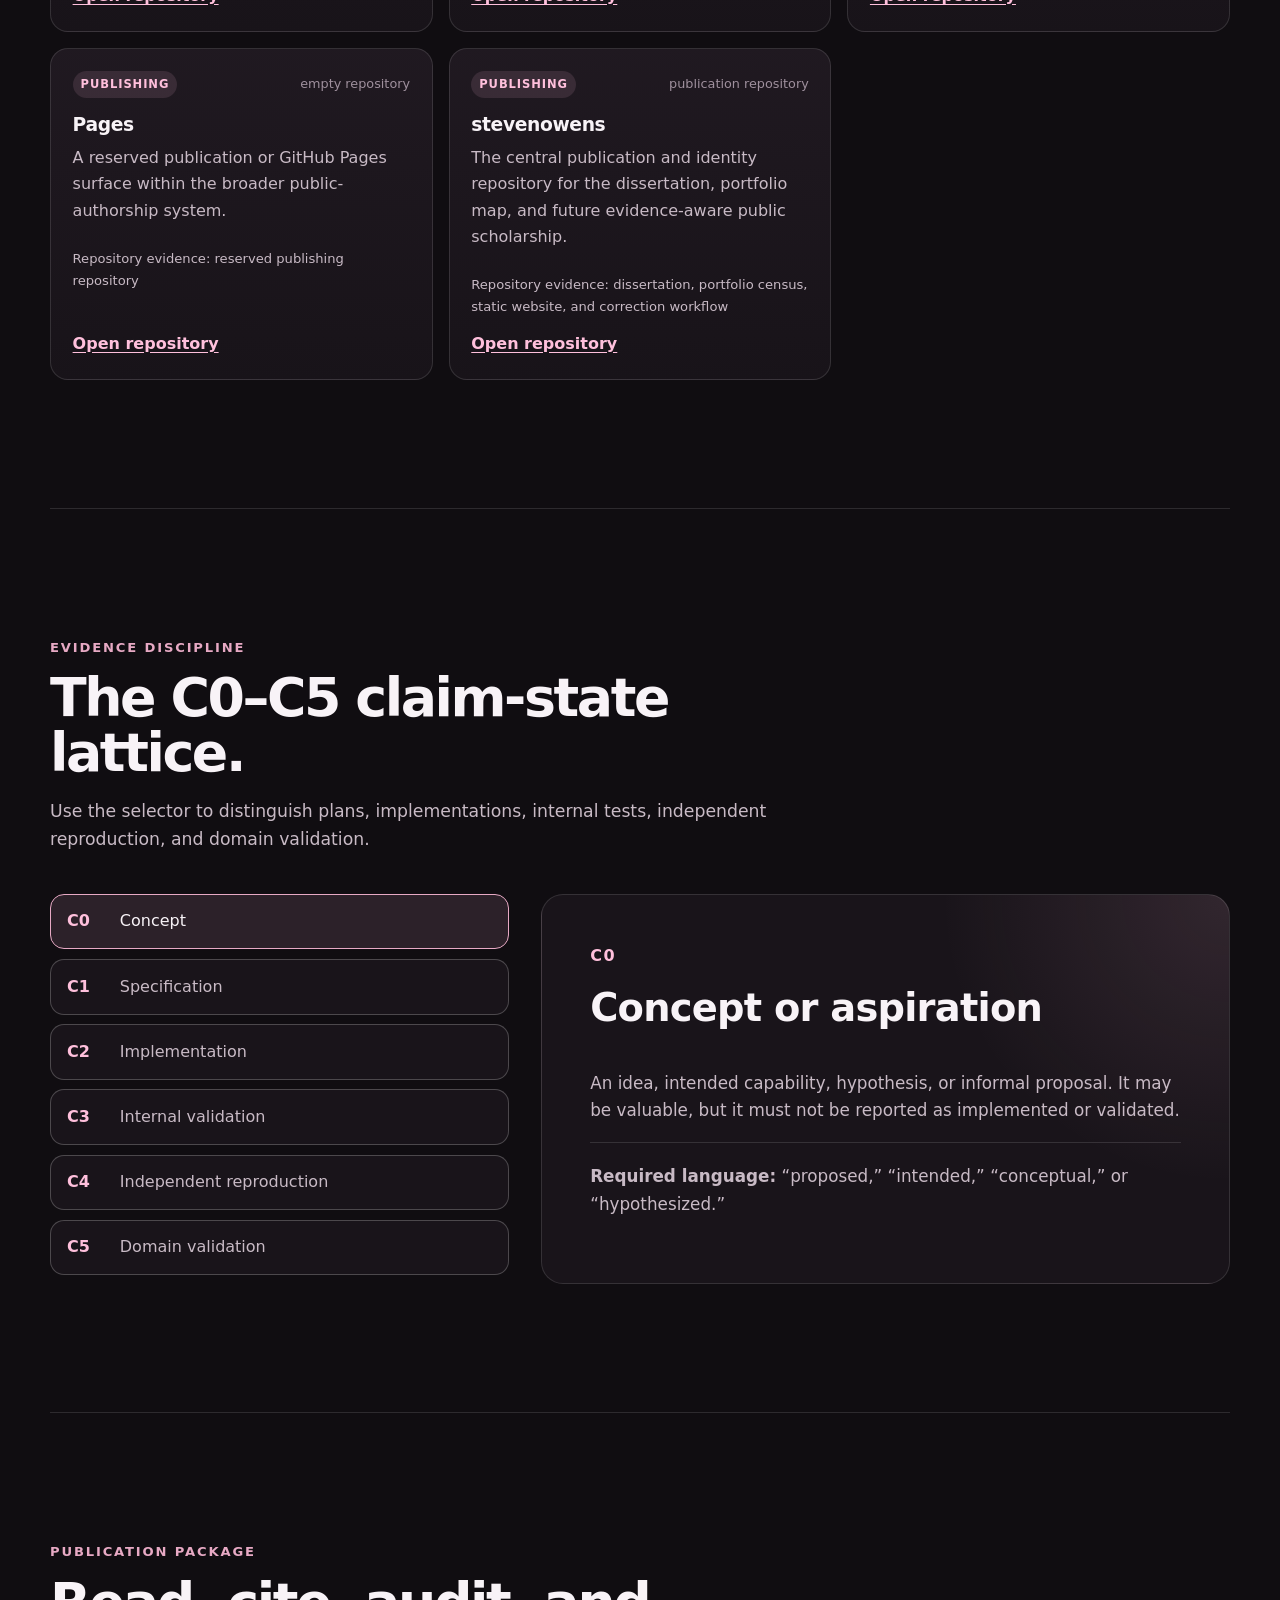
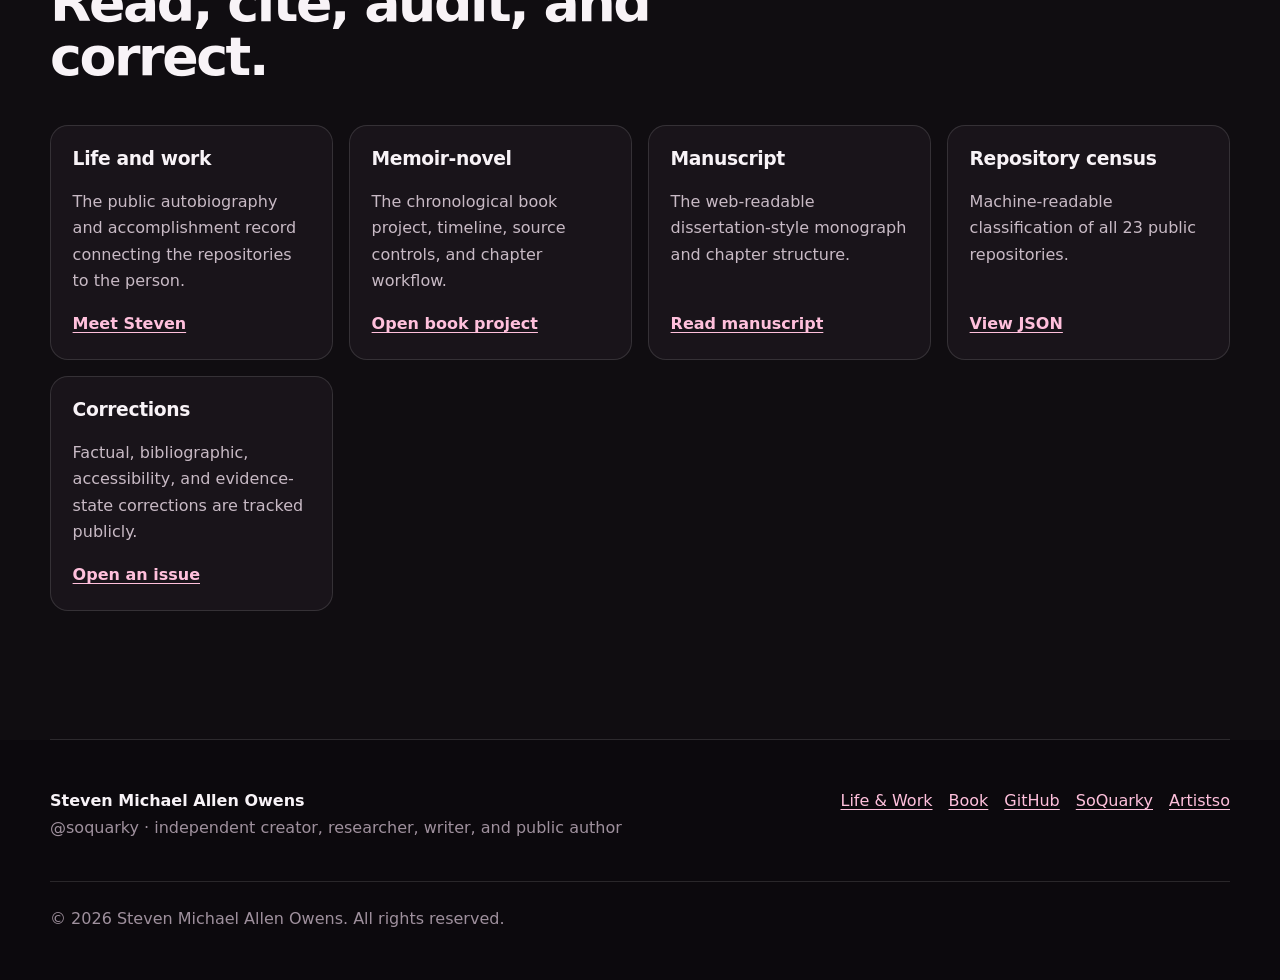
==== commit d66d7fe7: "Link memoir-novel from public homepage" ====
--- a/index.html
+++ b/index.html
@@ -3,12 +3,12 @@
 <head>
   <meta charset="utf-8">
   <meta name="viewport" content="width=device-width, initial-scale=1">
-  <meta name="description" content="The public life, work, and publication home of Steven Owens / @soquarky across creative technology, independent research, public media, and authorship.">
+  <meta name="description" content="The public life, work, book, and publication home of Steven Owens / @soquarky across creative technology, independent research, public media, and authorship.">
   <meta name="author" content="Steven Michael Allen Owens">
   <meta name="theme-color" content="#241b25">
   <meta property="og:type" content="website">
   <meta property="og:title" content="Steven Owens / The SoQuarky System">
-  <meta property="og:description" content="A public life-and-work record and dissertation-style study across creative technology, independent research, public media, and authorship.">
+  <meta property="og:description" content="A public life-and-work record, memoir-novel project, and dissertation-style study across creative technology, independent research, public media, and authorship.">
   <meta property="og:url" content="https://github.com/artistso/stevenowens">
   <title>Steven Owens / The SoQuarky System</title>
   <link rel="stylesheet" href="assets/styles.css">
@@ -23,6 +23,7 @@
       </a>
       <div class="nav-links">
         <a href="life.html">Life &amp; Work</a>
+        <a href="novel.html">Book</a>
         <a href="#thesis">Thesis</a>
         <a href="#portfolio">Portfolio</a>
         <a href="#method">Method</a>
@@ -34,11 +35,12 @@
   <main id="main">
     <section class="hero shell" id="top">
       <div class="hero-copy">
-        <p class="eyebrow">Public life-and-work record · independent monograph · 2026</p>
+        <p class="eyebrow">Public life-and-work record · memoir-novel · independent monograph · 2026</p>
         <h1>A person, a body of work, and a public record.</h1>
         <p class="lede">Steven Michael Allen Owens — publicly known through @soquarky, SoQuarky, FYP.Lovely, and Miss Lovely — builds creative software, independent research, public media, writing, satire, and evidence-aware publication systems.</p>
         <div class="actions" aria-label="Primary links">
           <a class="button primary" href="life.html">Meet Steven and see the work</a>
+          <a class="button secondary" href="novel.html">Follow the book</a>
           <a class="button secondary" href="MANUSCRIPT.md">Read the dissertation</a>
           <a class="button text" href="https://github.com/artistso">View the GitHub portfolio</a>
         </div>
@@ -49,7 +51,7 @@
         <div class="orbit-core"><span>Steven Owens</span><small>@soquarky</small></div>
         <span class="orbit-node node-a">Creative tools</span>
         <span class="orbit-node node-b">Research</span>
-        <span class="orbit-node node-c">AI agents</span>
+        <span class="orbit-node node-c">Book</span>
         <span class="orbit-node node-d">Advocacy</span>
         <span class="orbit-node node-e">Public media</span>
       </div>
@@ -58,7 +60,7 @@
     <section class="metrics shell" aria-label="Publication summary">
       <article class="metric"><span class="metric-value">23</span><span class="metric-label">public repositories inventoried</span></article>
       <article class="metric"><span class="metric-value">28</span><span class="metric-label">pages in the dissertation edition</span></article>
-      <article class="metric"><span class="metric-value">6</span><span class="metric-label">claim states from concept to validation</span></article>
+      <article class="metric"><span class="metric-value">18</span><span class="metric-label">provisional memoir-novel chapters</span></article>
       <article class="metric"><span class="metric-value">1</span><span class="metric-label">continuing life-and-work system</span></article>
     </section>
 
@@ -66,11 +68,23 @@
       <div class="section-heading"><p class="eyebrow">The person behind the repositories</p><h2>The work is evidence of a life being built in public.</h2></div>
       <div class="two-column">
         <div class="prose">
-          <p>This site now begins with Steven Owens rather than with an abstract portfolio category. The repositories document software, research, experiments, and publications; the life-and-work record explains the persistence, public identities, values, and lived authorship connecting them.</p>
+          <p>This site begins with Steven Owens rather than with an abstract portfolio category. The repositories document software, research, experiments, and publications; the life-and-work record explains the persistence, public identities, values, and lived authorship connecting them.</p>
           <p>The public biography covers creative-software lineages, independent research programs, social video and livestreaming, podcasting, art, music experiments, satire, advocacy, self-directed learning, and the construction of an independent studio through GitHub and AI-assisted development.</p>
           <div class="actions"><a class="button primary" href="life.html">Open the life-and-work page</a><a class="button secondary" href="LIFE_AND_WORK.md">Read the text record</a></div>
         </div>
         <aside class="callout"><h3>Visibility with boundaries</h3><p>People can see the accomplishments, sequence, and meaning of the work without publishing raw medical, benefits, financial, legal, contact, location, account-export, or third-party records.</p></aside>
+      </div>
+    </section>
+
+    <section class="section shell" id="book">
+      <div class="section-heading"><p class="eyebrow">Book in progress</p><h2>A chronological memoir-novel in Steven's own words.</h2></div>
+      <div class="two-column">
+        <div class="prose">
+          <p><em>The Life I Built</em> is the provisional title of a first-person book built from dated events, approved testimony, repository history, public records, and Steven's corrections. Events are placed in a timeline before prose is written.</p>
+          <p>The book prohibits invented dialogue, invented motives, generic inspirational language, and unsupported facts. Hugging Face models may assist with chronology checks and line editing, but they cannot create memories.</p>
+          <div class="actions"><a class="button primary" href="novel.html">Open the book project</a><a class="button secondary" href="novel/OUTLINE.md">Read the outline</a></div>
+        </div>
+        <aside class="callout"><h3>Current gate</h3><p>The book architecture is complete. The first chapter begins after Steven selects the exact opening event.</p></aside>
       </div>
     </section>
 
@@ -128,6 +142,7 @@
       <div class="section-heading"><p class="eyebrow">Publication package</p><h2>Read, cite, audit, and correct.</h2></div>
       <div class="publication-grid">
         <article class="publication-card"><h3>Life and work</h3><p>The public autobiography and accomplishment record connecting the repositories to the person.</p><a href="life.html">Meet Steven</a></article>
+        <article class="publication-card"><h3>Memoir-novel</h3><p>The chronological book project, timeline, source controls, and chapter workflow.</p><a href="novel.html">Open book project</a></article>
         <article class="publication-card"><h3>Manuscript</h3><p>The web-readable dissertation-style monograph and chapter structure.</p><a href="MANUSCRIPT.md">Read manuscript</a></article>
         <article class="publication-card"><h3>Repository census</h3><p>Machine-readable classification of all 23 public repositories.</p><a href="data/repositories.json">View JSON</a></article>
         <article class="publication-card"><h3>Corrections</h3><p>Factual, bibliographic, accessibility, and evidence-state corrections are tracked publicly.</p><a href="https://github.com/artistso/stevenowens/issues">Open an issue</a></article>
@@ -138,7 +153,7 @@
   <footer class="site-footer">
     <div class="shell footer-grid">
       <div><strong>Steven Michael Allen Owens</strong><p>@soquarky · independent creator, researcher, writer, and public author</p></div>
-      <div class="footer-links"><a href="life.html">Life &amp; Work</a><a href="https://github.com/artistso">GitHub</a><a href="https://soquarky.click">SoQuarky</a><a href="https://artistso.com">Artistso</a></div>
+      <div class="footer-links"><a href="life.html">Life &amp; Work</a><a href="novel.html">Book</a><a href="https://github.com/artistso">GitHub</a><a href="https://soquarky.click">SoQuarky</a><a href="https://artistso.com">Artistso</a></div>
       <p class="copyright">© 2026 Steven Michael Allen Owens. All rights reserved.</p>
     </div>
   </footer>
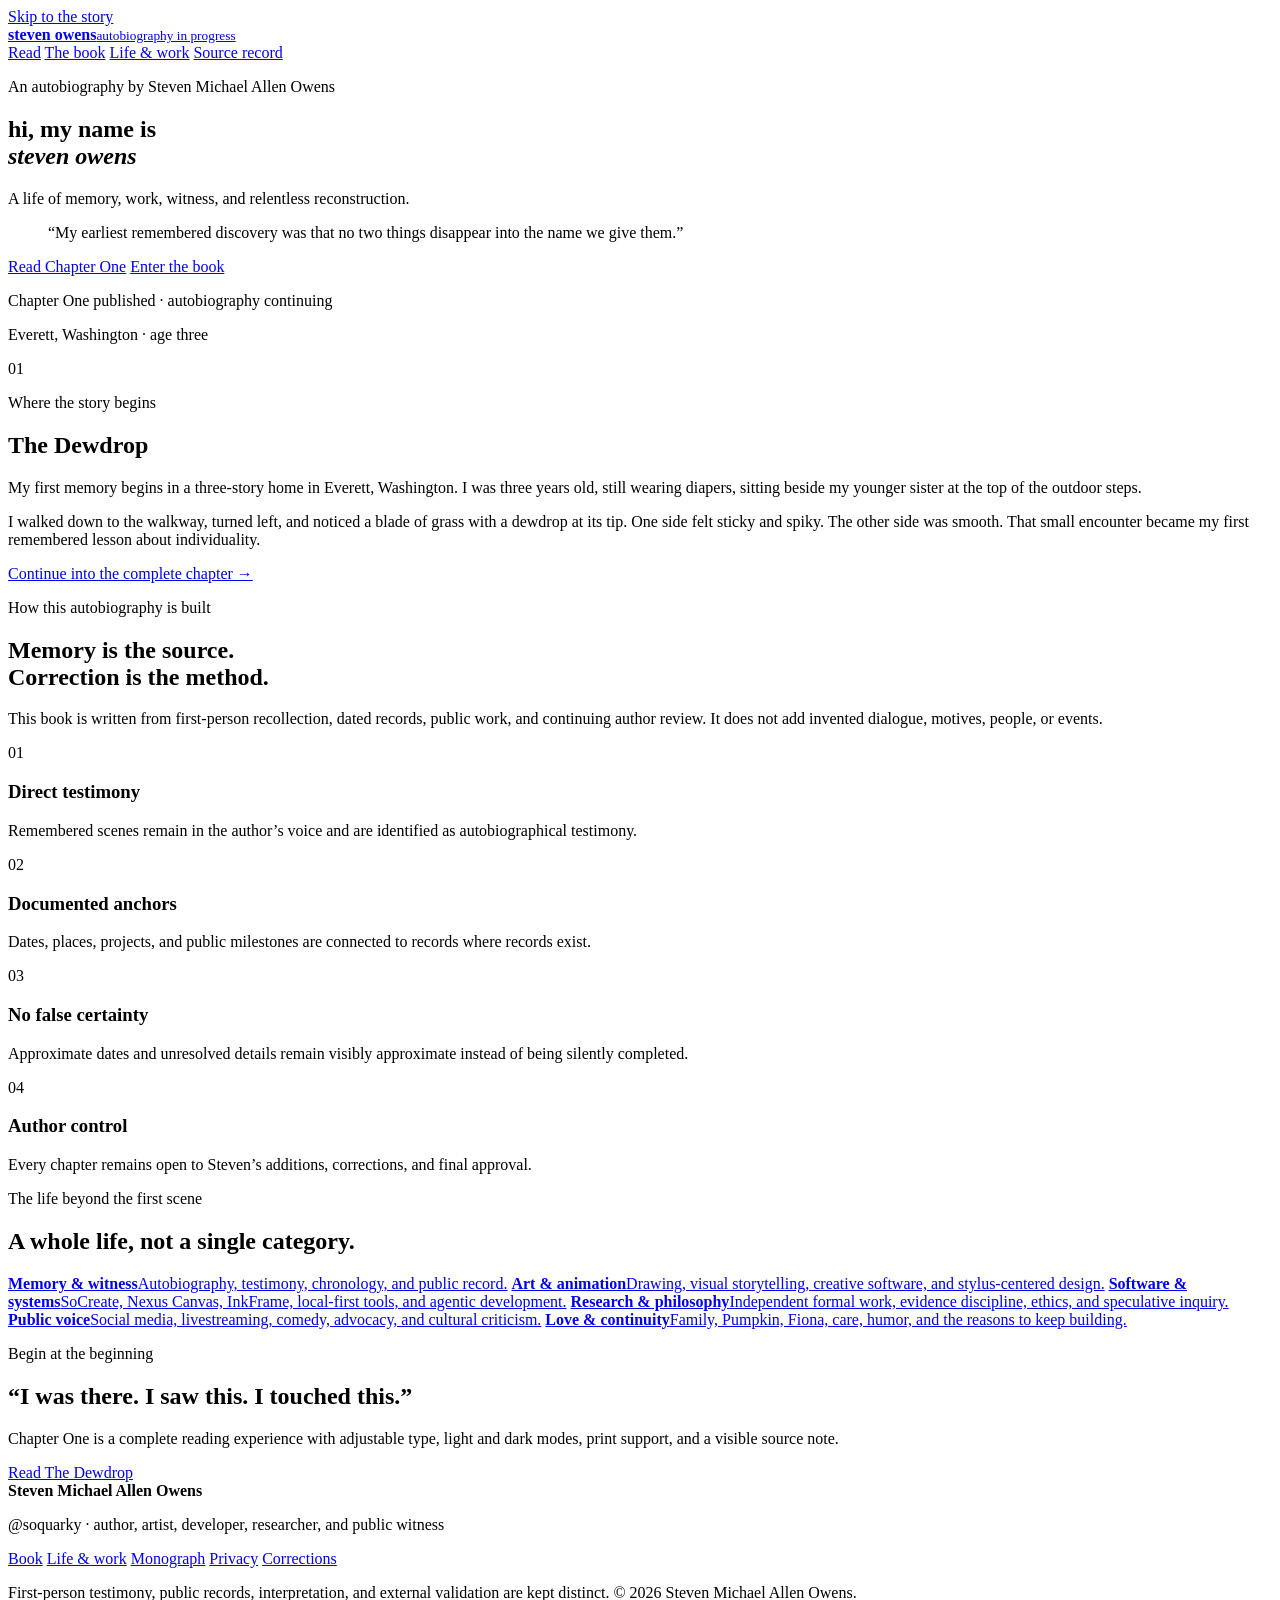
==== commit fdbc9b17: "Publish autobiography-first landing page" ====
--- a/index.html
+++ b/index.html
@@ -3,161 +3,162 @@
 <head>
   <meta charset="utf-8">
   <meta name="viewport" content="width=device-width, initial-scale=1">
-  <meta name="description" content="The public life, work, book, and publication home of Steven Owens / @soquarky across creative technology, independent research, public media, and authorship.">
+  <meta name="description" content="Hi, my name is Steven Owens — an autobiography in progress about memory, work, witness, creativity, and relentless reconstruction.">
   <meta name="author" content="Steven Michael Allen Owens">
-  <meta name="theme-color" content="#241b25">
+  <meta name="theme-color" content="#0d1712">
   <meta property="og:type" content="website">
-  <meta property="og:title" content="Steven Owens / The SoQuarky System">
-  <meta property="og:description" content="A public life-and-work record, memoir-novel project, and dissertation-style study across creative technology, independent research, public media, and authorship.">
-  <meta property="og:url" content="https://github.com/artistso/stevenowens">
-  <title>Steven Owens / The SoQuarky System</title>
-  <link rel="stylesheet" href="assets/styles.css">
+  <meta property="og:title" content="hi, my name is steven owens">
+  <meta property="og:description" content="A life of memory, work, witness, and relentless reconstruction. Read Chapter One: The Dewdrop.">
+  <meta property="og:url" content="https://steven-owens-autobiography.netlify.app/">
+  <title>hi, my name is steven owens — autobiography</title>
+  <link rel="stylesheet" href="assets/book.css">
+  <link rel="canonical" href="https://steven-owens-autobiography.netlify.app/">
+  <script type="application/ld+json">
+  {
+    "@context": "https://schema.org",
+    "@type": "WebSite",
+    "name": "hi, my name is steven owens",
+    "author": {
+      "@type": "Person",
+      "name": "Steven Michael Allen Owens",
+      "alternateName": ["Steven Owens", "@soquarky", "SoQuarky"]
+    },
+    "description": "An autobiography in progress about memory, work, witness, creativity, and relentless reconstruction."
+  }
+  </script>
 </head>
 <body>
-  <a class="skip-link" href="#main">Skip to content</a>
-  <header class="site-header">
-    <nav class="nav shell" aria-label="Primary navigation">
-      <a class="brand" href="#top" aria-label="Steven Owens and The SoQuarky System home">
-        <span class="brand-mark" aria-hidden="true">SQ</span>
-        <span><strong>Steven Owens</strong><small>@soquarky · life and work</small></span>
+  <a class="skip-link" href="#main">Skip to the story</a>
+  <header class="book-header">
+    <nav class="book-nav shell" aria-label="Primary navigation">
+      <a class="wordmark" href="index.html" aria-label="Autobiography home">
+        <span class="wordmark-dot" aria-hidden="true"></span>
+        <span><strong>steven owens</strong><small>autobiography in progress</small></span>
       </a>
-      <div class="nav-links">
-        <a href="life.html">Life &amp; Work</a>
-        <a href="novel.html">Book</a>
-        <a href="#thesis">Thesis</a>
-        <a href="#portfolio">Portfolio</a>
-        <a href="#method">Method</a>
-        <a href="#publication">Publication</a>
+      <div class="book-nav-links">
+        <a href="chapter-one.html">Read</a>
+        <a href="novel.html">The book</a>
+        <a href="life.html">Life &amp; work</a>
+        <a href="https://github.com/artistso/stevenowens">Source record</a>
       </div>
     </nav>
   </header>
 
   <main id="main">
-    <section class="hero shell" id="top">
-      <div class="hero-copy">
-        <p class="eyebrow">Public life-and-work record · memoir-novel · independent monograph · 2026</p>
-        <h1>A person, a body of work, and a public record.</h1>
-        <p class="lede">Steven Michael Allen Owens — publicly known through @soquarky, SoQuarky, FYP.Lovely, and Miss Lovely — builds creative software, independent research, public media, writing, satire, and evidence-aware publication systems.</p>
-        <div class="actions" aria-label="Primary links">
-          <a class="button primary" href="life.html">Meet Steven and see the work</a>
-          <a class="button secondary" href="novel.html">Follow the book</a>
-          <a class="button secondary" href="MANUSCRIPT.md">Read the dissertation</a>
-          <a class="button text" href="https://github.com/artistso">View the GitHub portfolio</a>
+    <section class="front-hero shell">
+      <div class="front-copy">
+        <p class="kicker">An autobiography by Steven Michael Allen Owens</p>
+        <h1>hi, my name is<br><em>steven owens</em></h1>
+        <p class="subtitle">A life of memory, work, witness, and relentless reconstruction.</p>
+        <blockquote class="hero-quote">
+          <p>“My earliest remembered discovery was that no two things disappear into the name we give them.”</p>
+        </blockquote>
+        <div class="front-actions">
+          <a class="book-button primary" href="chapter-one.html">Read Chapter One</a>
+          <a class="book-button secondary" href="novel.html">Enter the book</a>
         </div>
-        <p class="scope-note"><strong>Public-record standard:</strong> first-person testimony, repository evidence, interpretation, and validation are identified separately. Sensitive private records remain outside public Git history.</p>
+        <p class="status-line"><span aria-hidden="true"></span> Chapter One published · autobiography continuing</p>
       </div>
 
-      <div class="system-orbit" aria-label="Diagram showing Steven Owens's public authorship system">
-        <div class="orbit-core"><span>Steven Owens</span><small>@soquarky</small></div>
-        <span class="orbit-node node-a">Creative tools</span>
-        <span class="orbit-node node-b">Research</span>
-        <span class="orbit-node node-c">Book</span>
-        <span class="orbit-node node-d">Advocacy</span>
-        <span class="orbit-node node-e">Public media</span>
+      <div class="memory-figure" role="img" aria-label="Abstract blade of grass holding a dewdrop">
+        <div class="memory-halo"></div>
+        <div class="grass-blade blade-one"></div>
+        <div class="grass-blade blade-two"></div>
+        <div class="grass-blade blade-three"></div>
+        <div class="dewdrop"><span></span></div>
+        <p class="figure-caption">Everett, Washington · age three</p>
       </div>
     </section>
 
-    <section class="metrics shell" aria-label="Publication summary">
-      <article class="metric"><span class="metric-value">23</span><span class="metric-label">public repositories inventoried</span></article>
-      <article class="metric"><span class="metric-value">28</span><span class="metric-label">pages in the dissertation edition</span></article>
-      <article class="metric"><span class="metric-value">18</span><span class="metric-label">provisional memoir-novel chapters</span></article>
-      <article class="metric"><span class="metric-value">1</span><span class="metric-label">continuing life-and-work system</span></article>
-    </section>
-
-    <section class="section shell" id="life-introduction">
-      <div class="section-heading"><p class="eyebrow">The person behind the repositories</p><h2>The work is evidence of a life being built in public.</h2></div>
-      <div class="two-column">
-        <div class="prose">
-          <p>This site begins with Steven Owens rather than with an abstract portfolio category. The repositories document software, research, experiments, and publications; the life-and-work record explains the persistence, public identities, values, and lived authorship connecting them.</p>
-          <p>The public biography covers creative-software lineages, independent research programs, social video and livestreaming, podcasting, art, music experiments, satire, advocacy, self-directed learning, and the construction of an independent studio through GitHub and AI-assisted development.</p>
-          <div class="actions"><a class="button primary" href="life.html">Open the life-and-work page</a><a class="button secondary" href="LIFE_AND_WORK.md">Read the text record</a></div>
+    <section class="opening-band">
+      <div class="shell opening-grid">
+        <p class="section-number">01</p>
+        <div>
+          <p class="kicker">Where the story begins</p>
+          <h2>The Dewdrop</h2>
         </div>
-        <aside class="callout"><h3>Visibility with boundaries</h3><p>People can see the accomplishments, sequence, and meaning of the work without publishing raw medical, benefits, financial, legal, contact, location, account-export, or third-party records.</p></aside>
+        <div class="opening-copy">
+          <p>My first memory begins in a three-story home in Everett, Washington. I was three years old, still wearing diapers, sitting beside my younger sister at the top of the outdoor steps.</p>
+          <p>I walked down to the walkway, turned left, and noticed a blade of grass with a dewdrop at its tip. One side felt sticky and spiky. The other side was smooth. That small encounter became my first remembered lesson about individuality.</p>
+          <a class="text-link" href="chapter-one.html">Continue into the complete chapter <span aria-hidden="true">→</span></a>
+        </div>
       </div>
     </section>
 
-    <section class="section shell" id="book">
-      <div class="section-heading"><p class="eyebrow">Book in progress</p><h2>A chronological memoir-novel in Steven's own words.</h2></div>
-      <div class="two-column">
-        <div class="prose">
-          <p><em>The Life I Built</em> is the provisional title of a first-person book built from dated events, approved testimony, repository history, public records, and Steven's corrections. Events are placed in a timeline before prose is written.</p>
-          <p>The book prohibits invented dialogue, invented motives, generic inspirational language, and unsupported facts. Hugging Face models may assist with chronology checks and line editing, but they cannot create memories.</p>
-          <div class="actions"><a class="button primary" href="novel.html">Open the book project</a><a class="button secondary" href="novel/OUTLINE.md">Read the outline</a></div>
-        </div>
-        <aside class="callout"><h3>Current gate</h3><p>The book architecture is complete. The first chapter begins after Steven selects the exact opening event.</p></aside>
+    <section class="book-section shell">
+      <div class="section-intro">
+        <p class="kicker">How this autobiography is built</p>
+        <h2>Memory is the source.<br>Correction is the method.</h2>
+        <p>This book is written from first-person recollection, dated records, public work, and continuing author review. It does not add invented dialogue, motives, people, or events.</p>
       </div>
-    </section>
-
-    <section class="section shell" id="thesis">
-      <div class="section-heading"><p class="eyebrow">Central argument</p><h2>Not a loose project collection: a vernacular R&amp;D studio.</h2></div>
-      <div class="two-column">
-        <div class="prose">
-          <p>The portfolio is most coherent when interpreted as a studio whose outputs move among software engineering, interface invention, speculative formalization, public testimony, humor, and civic critique. GitHub is not merely code storage. It is a laboratory notebook, publication channel, evidence ledger, and coordination surface for human–AI production.</p>
-          <p>Recurring commitments include local-first ownership, no-subscription creative software, stylus-centered interaction, circular or orbital interfaces, open publication, and AI agents used as inspectable engineering collaborators rather than hidden extractive features inside artwork.</p>
-        </div>
-        <aside class="callout"><h3>Dissertation finding</h3><p>The stable unit is not the individual repository. It is the authorship system connecting identity, iteration, evidence, distribution, and public explanation.</p></aside>
-      </div>
-    </section>
-
-    <section class="section shell" id="portfolio">
-      <div class="section-heading portfolio-heading">
-        <div><p class="eyebrow">Repository census</p><h2>Explore the `artistso` portfolio.</h2></div>
-        <p id="portfolio-status" class="status" aria-live="polite">Loading repository census…</p>
-      </div>
-      <div class="filters" role="group" aria-label="Filter repositories by domain">
-        <button class="filter active" type="button" data-filter="all">All</button>
-        <button class="filter" type="button" data-filter="creative-technology">Creative technology</button>
-        <button class="filter" type="button" data-filter="research">Research</button>
-        <button class="filter" type="button" data-filter="experiments">Experiments</button>
-        <button class="filter" type="button" data-filter="publishing">Publishing</button>
-      </div>
-      <div id="repo-grid" class="repo-grid" aria-live="polite"></div>
-      <noscript><p class="noscript">JavaScript is disabled. The complete census remains available in <a href="data/repositories.json">data/repositories.json</a>.</p></noscript>
-    </section>
-
-    <section class="section shell" id="method">
-      <div class="section-heading">
-        <p class="eyebrow">Evidence discipline</p>
-        <h2>The C0–C5 claim-state lattice.</h2>
-        <p>Use the selector to distinguish plans, implementations, internal tests, independent reproduction, and domain validation.</p>
-      </div>
-      <div class="claim-layout">
-        <div class="claim-controls" role="radiogroup" aria-label="Claim state">
-          <button type="button" class="claim-button active" data-claim="0" role="radio" aria-checked="true"><span>C0</span> Concept</button>
-          <button type="button" class="claim-button" data-claim="1" role="radio" aria-checked="false"><span>C1</span> Specification</button>
-          <button type="button" class="claim-button" data-claim="2" role="radio" aria-checked="false"><span>C2</span> Implementation</button>
-          <button type="button" class="claim-button" data-claim="3" role="radio" aria-checked="false"><span>C3</span> Internal validation</button>
-          <button type="button" class="claim-button" data-claim="4" role="radio" aria-checked="false"><span>C4</span> Independent reproduction</button>
-          <button type="button" class="claim-button" data-claim="5" role="radio" aria-checked="false"><span>C5</span> Domain validation</button>
-        </div>
-        <article id="claim-detail" class="claim-detail" aria-live="polite">
-          <p class="claim-code">C0</p><h3>Concept or aspiration</h3>
-          <p>An idea, intended capability, hypothesis, or informal proposal. It may be valuable, but it must not be reported as implemented or validated.</p>
-          <p class="claim-question"><strong>Required language:</strong> “proposed,” “intended,” “conceptual,” or “hypothesized.”</p>
+      <div class="principle-grid">
+        <article>
+          <span>01</span>
+          <h3>Direct testimony</h3>
+          <p>Remembered scenes remain in the author’s voice and are identified as autobiographical testimony.</p>
+        </article>
+        <article>
+          <span>02</span>
+          <h3>Documented anchors</h3>
+          <p>Dates, places, projects, and public milestones are connected to records where records exist.</p>
+        </article>
+        <article>
+          <span>03</span>
+          <h3>No false certainty</h3>
+          <p>Approximate dates and unresolved details remain visibly approximate instead of being silently completed.</p>
+        </article>
+        <article>
+          <span>04</span>
+          <h3>Author control</h3>
+          <p>Every chapter remains open to Steven’s additions, corrections, and final approval.</p>
         </article>
       </div>
     </section>
 
-    <section class="section shell" id="publication">
-      <div class="section-heading"><p class="eyebrow">Publication package</p><h2>Read, cite, audit, and correct.</h2></div>
-      <div class="publication-grid">
-        <article class="publication-card"><h3>Life and work</h3><p>The public autobiography and accomplishment record connecting the repositories to the person.</p><a href="life.html">Meet Steven</a></article>
-        <article class="publication-card"><h3>Memoir-novel</h3><p>The chronological book project, timeline, source controls, and chapter workflow.</p><a href="novel.html">Open book project</a></article>
-        <article class="publication-card"><h3>Manuscript</h3><p>The web-readable dissertation-style monograph and chapter structure.</p><a href="MANUSCRIPT.md">Read manuscript</a></article>
-        <article class="publication-card"><h3>Repository census</h3><p>Machine-readable classification of all 23 public repositories.</p><a href="data/repositories.json">View JSON</a></article>
-        <article class="publication-card"><h3>Corrections</h3><p>Factual, bibliographic, accessibility, and evidence-state corrections are tracked publicly.</p><a href="https://github.com/artistso/stevenowens/issues">Open an issue</a></article>
+    <section class="book-section shell life-preview">
+      <div class="section-intro compact">
+        <p class="kicker">The life beyond the first scene</p>
+        <h2>A whole life, not a single category.</h2>
+      </div>
+      <div class="life-strands" aria-label="Major strands of Steven Owens's life and work">
+        <a href="life.html"><strong>Memory &amp; witness</strong><span>Autobiography, testimony, chronology, and public record.</span></a>
+        <a href="life.html"><strong>Art &amp; animation</strong><span>Drawing, visual storytelling, creative software, and stylus-centered design.</span></a>
+        <a href="life.html"><strong>Software &amp; systems</strong><span>SoCreate, Nexus Canvas, InkFrame, local-first tools, and agentic development.</span></a>
+        <a href="life.html"><strong>Research &amp; philosophy</strong><span>Independent formal work, evidence discipline, ethics, and speculative inquiry.</span></a>
+        <a href="life.html"><strong>Public voice</strong><span>Social media, livestreaming, comedy, advocacy, and cultural criticism.</span></a>
+        <a href="life.html"><strong>Love &amp; continuity</strong><span>Family, Pumpkin, Fiona, care, humor, and the reasons to keep building.</span></a>
+      </div>
+    </section>
+
+    <section class="chapter-invitation">
+      <div class="shell invitation-grid">
+        <div>
+          <p class="kicker">Begin at the beginning</p>
+          <h2>“I was there. I saw this. I touched this.”</h2>
+        </div>
+        <div>
+          <p>Chapter One is a complete reading experience with adjustable type, light and dark modes, print support, and a visible source note.</p>
+          <a class="book-button light" href="chapter-one.html">Read The Dewdrop</a>
+        </div>
       </div>
     </section>
   </main>
 
-  <footer class="site-footer">
-    <div class="shell footer-grid">
-      <div><strong>Steven Michael Allen Owens</strong><p>@soquarky · independent creator, researcher, writer, and public author</p></div>
-      <div class="footer-links"><a href="life.html">Life &amp; Work</a><a href="novel.html">Book</a><a href="https://github.com/artistso">GitHub</a><a href="https://soquarky.click">SoQuarky</a><a href="https://artistso.com">Artistso</a></div>
-      <p class="copyright">© 2026 Steven Michael Allen Owens. All rights reserved.</p>
+  <footer class="book-footer">
+    <div class="shell footer-layout">
+      <div>
+        <strong>Steven Michael Allen Owens</strong>
+        <p>@soquarky · author, artist, developer, researcher, and public witness</p>
+      </div>
+      <div class="footer-links">
+        <a href="novel.html">Book</a>
+        <a href="life.html">Life &amp; work</a>
+        <a href="MANUSCRIPT.md">Monograph</a>
+        <a href="PRIVACY.md">Privacy</a>
+        <a href="https://github.com/artistso/stevenowens/issues">Corrections</a>
+      </div>
+      <p class="footer-note">First-person testimony, public records, interpretation, and external validation are kept distinct. © 2026 Steven Michael Allen Owens.</p>
     </div>
   </footer>
-
-  <script src="assets/app.js" defer></script>
 </body>
 </html>
